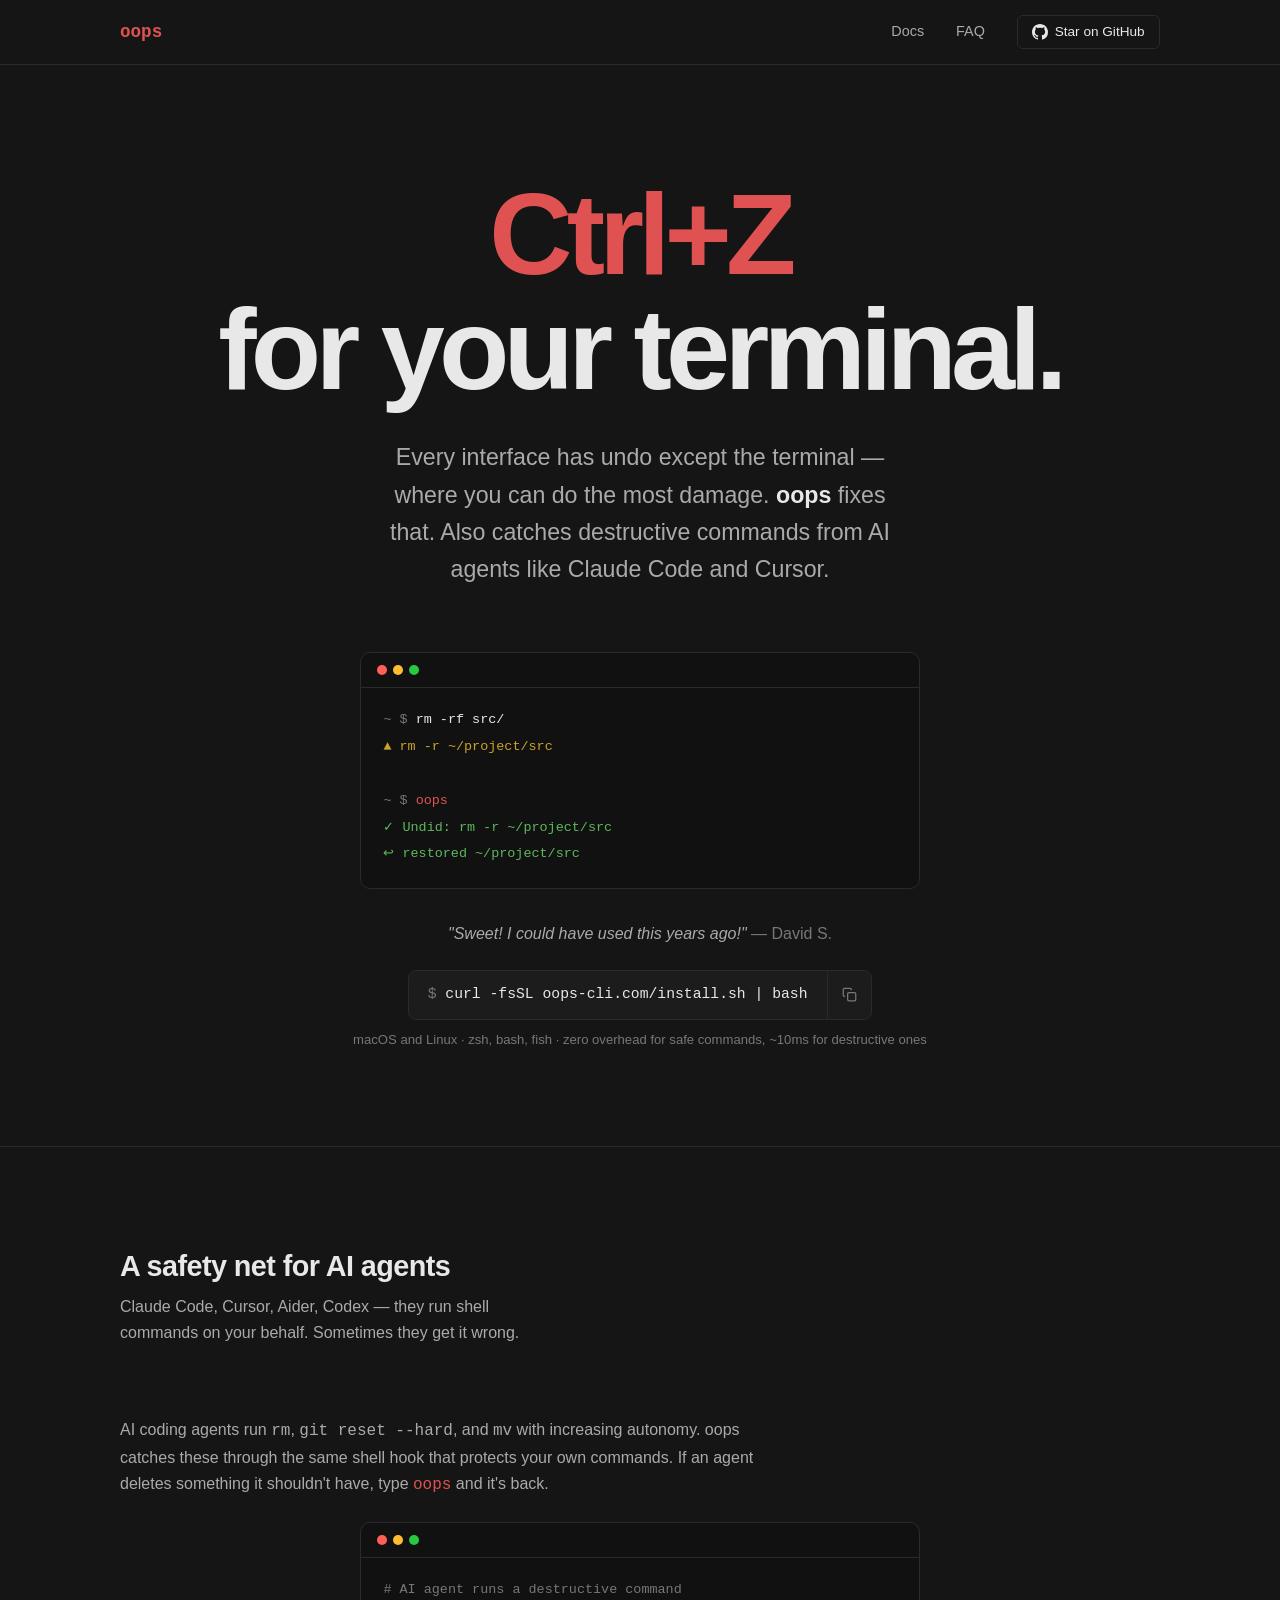
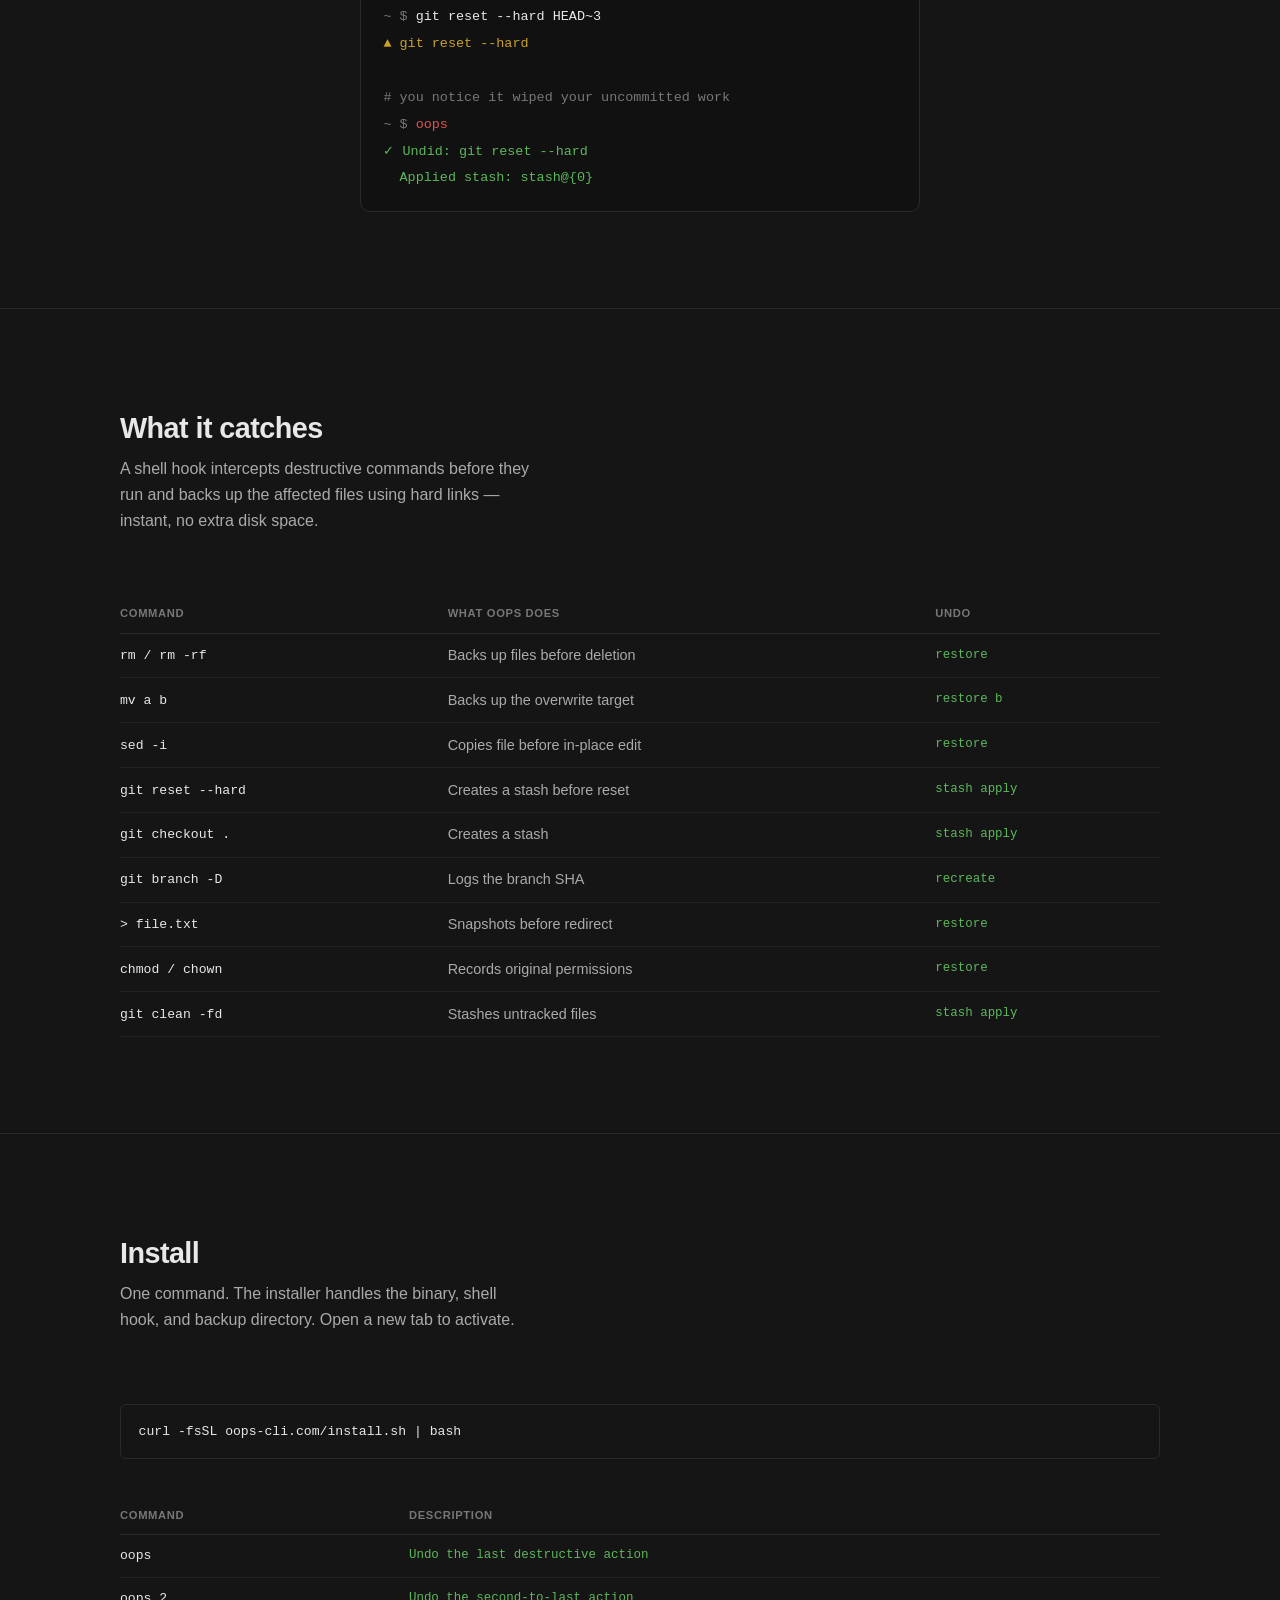
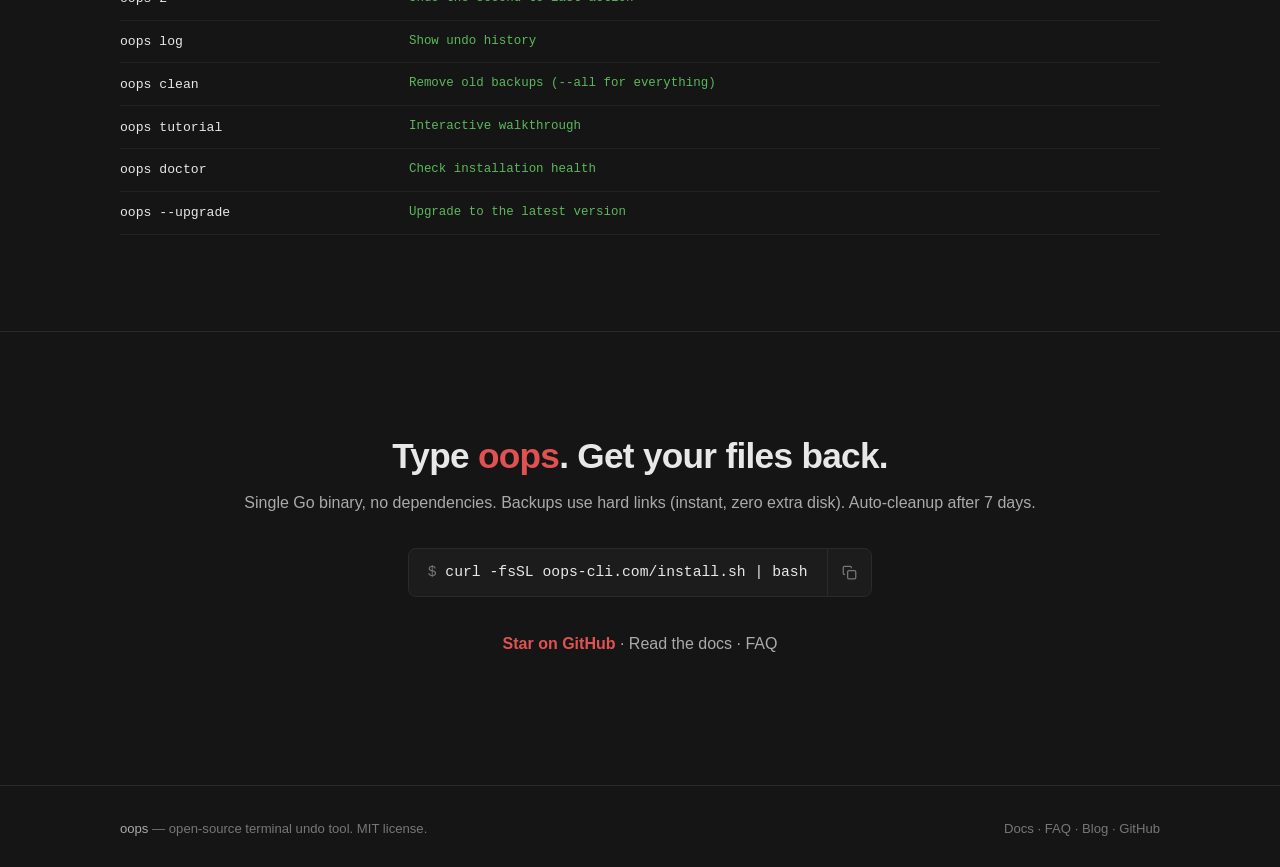
==== site/index.html @ 78efdc94 "v0.4.3" ====
<!DOCTYPE html>
<html lang="en">
<head>
  <meta charset="UTF-8">
  <meta name="viewport" content="width=device-width, initial-scale=1.0">
  <title>oops — Undo for your terminal | Ctrl+Z for the command line</title>
  <meta name="description" content="oops is an open-source CLI that backs up files before destructive terminal commands like rm, mv, sed -i, and git reset --hard. Type oops to restore them instantly. Works with AI coding agents like Claude Code, Cursor, and Aider. macOS and Linux.">
  <meta name="keywords" content="terminal undo, undo rm, undo delete terminal, recover deleted files terminal, cli undo tool, rm undo, git reset undo, command line undo, oops cli, terminal backup, ai agent safety, claude code undo, cursor undo, ai coding agent safety net">
  <meta name="theme-color" content="#151515">
  <link rel="icon" type="image/png" href="favicon.png">
  <link rel="apple-touch-icon" href="apple-touch-icon.png">
  <link rel="canonical" href="https://oops-cli.com/">

  <meta property="og:type" content="website">
  <meta property="og:url" content="https://oops-cli.com/">
  <meta property="og:title" content="oops — Undo for your terminal">
  <meta property="og:description" content="A CLI that backs up files before destructive terminal commands and lets you restore them instantly. Also catches destructive commands from AI coding agents.">
  <meta property="og:image" content="https://oops-cli.com/icon-512.png">
  <meta property="og:site_name" content="oops">

  <meta name="twitter:card" content="summary">
  <meta name="twitter:title" content="oops — Undo for your terminal">
  <meta name="twitter:description" content="A CLI that backs up files before destructive terminal commands and lets you restore them instantly.">
  <meta name="twitter:image" content="https://oops-cli.com/icon-512.png">

  <script type="application/ld+json">
  {
    "@context": "https://schema.org",
    "@type": "SoftwareApplication",
    "name": "oops",
    "description": "A CLI tool that adds undo to your terminal. Backs up files before destructive commands like rm, mv, sed -i, git reset --hard, chmod, and file redirects. Type oops to restore them. Works as a safety net for AI coding agents.",
    "url": "https://oops-cli.com",
    "applicationCategory": "DeveloperApplication",
    "operatingSystem": "macOS, Linux",
    "offers": { "@type": "Offer", "price": "0", "priceCurrency": "USD" },
    "softwareVersion": "0.4.3",
    "license": "https://opensource.org/licenses/MIT",
    "codeRepository": "https://github.com/gedaliahs/oops",
    "programmingLanguage": "Go"
  }
  </script>

  <script type="application/ld+json">
  {
    "@context": "https://schema.org",
    "@type": "HowTo",
    "name": "How to add undo to your terminal",
    "description": "Install oops to automatically back up files before destructive terminal commands and restore them with one command.",
    "totalTime": "PT1M",
    "step": [
      { "@type": "HowToStep", "name": "Install oops", "text": "Run: curl -fsSL oops-cli.com/install.sh | bash", "url": "https://oops-cli.com/#install" },
      { "@type": "HowToStep", "name": "Open a new terminal tab", "text": "The shell hook activates when your shell starts." },
      { "@type": "HowToStep", "name": "Use your terminal normally", "text": "Destructive commands are silently backed up using hard links." },
      { "@type": "HowToStep", "name": "Type oops to undo", "text": "Type 'oops' to restore files. 'oops 2' for second-to-last. 'oops log' for history." }
    ]
  }
  </script>

  <script type="application/ld+json">
  {
    "@context": "https://schema.org",
    "@type": "FAQPage",
    "mainEntity": [
      { "@type": "Question", "name": "How do I undo rm in the terminal?", "acceptedAnswer": { "@type": "Answer", "text": "Install oops (curl -fsSL oops-cli.com/install.sh | bash). It backs up files before rm runs. Type 'oops' to restore." }},
      { "@type": "Question", "name": "Is there Ctrl+Z for the terminal?", "acceptedAnswer": { "@type": "Answer", "text": "No shell has built-in undo. oops adds this with a shell hook. Type 'oops' to undo destructive commands." }},
      { "@type": "Question", "name": "How to undo git reset --hard?", "acceptedAnswer": { "@type": "Answer", "text": "oops creates a stash before the reset. Type 'oops' to apply the stash and recover your work." }},
      { "@type": "Question", "name": "How to protect files from AI coding agents?", "acceptedAnswer": { "@type": "Answer", "text": "AI agents like Claude Code and Cursor run shell commands on your behalf. oops catches these through the same shell hook." }},
      { "@type": "Question", "name": "How to undo sed -i?", "acceptedAnswer": { "@type": "Answer", "text": "oops copies the file before sed -i runs. Type 'oops' to restore the original." }}
    ]
  }
  </script>

  <link rel="stylesheet" href="style.css">
</head>
<body>

<a href="#main" class="skip-link">Skip to content</a>

<nav class="nav" role="navigation" aria-label="Main navigation">
  <div class="container">
    <a href="/" class="nav-logo" aria-label="oops home">oops</a>
    <div class="nav-r">
      <a href="/docs">Docs</a>
      <a href="/faq">FAQ</a>
      <a href="https://github.com/gedaliahs/oops" class="nav-gh" aria-label="oops on GitHub">
        <svg viewBox="0 0 16 16" aria-hidden="true"><path d="M8 0C3.58 0 0 3.58 0 8c0 3.54 2.29 6.53 5.47 7.59.4.07.55-.17.55-.38 0-.19-.01-.82-.01-1.49-2.01.37-2.53-.49-2.69-.94-.09-.23-.48-.94-.82-1.13-.28-.15-.68-.52-.01-.53.63-.01 1.08.58 1.23.82.72 1.21 1.87.87 2.33.66.07-.52.28-.87.51-1.07-1.78-.2-3.64-.89-3.64-3.95 0-.87.31-1.59.82-2.15-.08-.2-.36-1.02.08-2.12 0 0 .67-.21 2.2.82.64-.18 1.32-.27 2-.27.68 0 1.36.09 2 .27 1.53-1.04 2.2-.82 2.2-.82.44 1.1.16 1.92.08 2.12.51.56.82 1.27.82 2.15 0 3.07-1.87 3.75-3.65 3.95.29.25.54.73.54 1.48 0 1.07-.01 1.93-.01 2.2 0 .21.15.46.55.38A8.013 8.013 0 0016 8c0-4.42-3.58-8-8-8z"/></svg>
        Star on GitHub
      </a>
    </div>
  </div>
</nav>

<main id="main">
<div class="hero">
  <div class="container">
    <h1><span class="accent">Ctrl+Z</span><br><span class="white">for your terminal.</span></h1>
    <p class="hero-sub">Every interface has undo except the terminal &mdash; where you can do the most damage. <strong>oops</strong> fixes that. Also catches destructive commands from AI agents like Claude Code and Cursor.</p>

    <div class="term" role="img" aria-label="Terminal demonstration: rm -rf src, then typing oops to restore it">
      <div class="term-bar">
        <div class="term-dot"></div>
        <div class="term-dot"></div>
        <div class="term-dot"></div>
      </div>
      <pre><span class="tp">~ $</span> rm -rf src/
<span class="tw">&#9650; rm -r ~/project/src</span>

<span class="tp">~ $</span> <span class="tr">oops</span>
<span class="tg">&#10003; Undid: rm -r ~/project/src</span>
<span class="tg">&#8617; restored ~/project/src</span></pre>
    </div>

    <p style="color:var(--fg2);font-style:italic;margin-top:2rem">"Sweet! I could have used this years ago!" <span style="color:var(--fg3);font-style:normal">&mdash; David S.</span></p>

    <div class="install-bar" style="margin-top:1.5rem">
      <code><span class="d">$</span> curl -fsSL oops-cli.com/install.sh | bash</code>
      <button class="copy-btn" onclick="copyCmd(this,'curl -fsSL oops-cli.com/install.sh | bash')" aria-label="Copy install command">
        <svg viewBox="0 0 24 24" fill="none" stroke="currentColor" stroke-width="2"><rect x="9" y="9" width="13" height="13" rx="2"/><path d="M5 15H4a2 2 0 0 1-2-2V4a2 2 0 0 1 2-2h9a2 2 0 0 1 2 2v1"/></svg>
      </button>
    </div>
    <p class="note">macOS and Linux &middot; zsh, bash, fish &middot; zero overhead for safe commands, ~10ms for destructive ones</p>
  </div>
</div>

<div class="section" id="ai">
  <div class="container">
    <div class="grid">
      <div class="col-5 section-head">
        <h2>A safety net for AI agents</h2>
        <p>Claude Code, Cursor, Aider, Codex &mdash; they run shell commands on your behalf. Sometimes they get it wrong.</p>
      </div>
      <div class="col-12">
        <p style="color:var(--fg2);max-width:640px">AI coding agents run <code>rm</code>, <code>git reset --hard</code>, and <code>mv</code> with increasing autonomy. oops catches these through the same shell hook that protects your own commands. If an agent deletes something it shouldn't have, type <code style="color:var(--red)">oops</code> and it's back.</p>

        <div class="term" role="img" aria-label="Terminal demonstration: AI agent runs git reset --hard, then typing oops to undo" style="max-width:560px;margin-top:1.5rem">
          <div class="term-bar">
            <div class="term-dot"></div>
            <div class="term-dot"></div>
            <div class="term-dot"></div>
          </div>
          <pre><span class="tp"># AI agent runs a destructive command</span>
<span class="tp">~ $</span> git reset --hard HEAD~3
<span class="tw">&#9650; git reset --hard</span>

<span class="tp"># you notice it wiped your uncommitted work</span>
<span class="tp">~ $</span> <span class="tr">oops</span>
<span class="tg">&#10003; Undid: git reset --hard</span>
<span class="tg">  Applied stash: stash@{0}</span></pre>
        </div>
      </div>
    </div>
  </div>
</div>

<div class="section" id="commands">
  <div class="container">
    <div class="grid">
      <div class="col-5 section-head">
        <h2>What it catches</h2>
        <p>A shell hook intercepts destructive commands before they run and backs up the affected files using hard links &mdash; instant, no extra disk space.</p>
      </div>
      <div class="col-12">
        <table>
          <thead><tr><th>Command</th><th>What oops does</th><th>Undo</th></tr></thead>
          <tbody>
            <tr><td>rm / rm -rf</td><td>Backs up files before deletion</td><td>restore</td></tr>
            <tr><td>mv a b</td><td>Backs up the overwrite target</td><td>restore b</td></tr>
            <tr><td>sed -i</td><td>Copies file before in-place edit</td><td>restore</td></tr>
            <tr><td>git reset --hard</td><td>Creates a stash before reset</td><td>stash apply</td></tr>
            <tr><td>git checkout .</td><td>Creates a stash</td><td>stash apply</td></tr>
            <tr><td>git branch -D</td><td>Logs the branch SHA</td><td>recreate</td></tr>
            <tr><td>&gt; file.txt</td><td>Snapshots before redirect</td><td>restore</td></tr>
            <tr><td>chmod / chown</td><td>Records original permissions</td><td>restore</td></tr>
            <tr><td>git clean -fd</td><td>Stashes untracked files</td><td>stash apply</td></tr>
          </tbody>
        </table>
      </div>
    </div>
  </div>
</div>

<div class="section" id="install">
  <div class="container">
    <div class="grid">
      <div class="col-5 section-head">
        <h2>Install</h2>
        <p>One command. The installer handles the binary, shell hook, and backup directory. Open a new tab to activate.</p>
      </div>
      <div class="col-12">
        <div class="cb">curl -fsSL oops-cli.com/install.sh | bash</div>
      </div>
      <div class="col-12" style="margin-top:1.5rem">
        <table>
          <thead><tr><th>Command</th><th>Description</th></tr></thead>
          <tbody>
            <tr><td>oops</td><td>Undo the last destructive action</td></tr>
            <tr><td>oops 2</td><td>Undo the second-to-last action</td></tr>
            <tr><td>oops log</td><td>Show undo history</td></tr>
            <tr><td>oops clean</td><td>Remove old backups (--all for everything)</td></tr>
            <tr><td>oops tutorial</td><td>Interactive walkthrough</td></tr>
            <tr><td>oops doctor</td><td>Check installation health</td></tr>
            <tr><td>oops --upgrade</td><td>Upgrade to the latest version</td></tr>
          </tbody>
        </table>
      </div>
    </div>
  </div>
</div>

<div class="cta">
  <div class="container">
    <h2>Type <span>oops</span>. Get your files back.</h2>
    <p>Single Go binary, no dependencies. Backups use hard links (instant, zero extra disk). Auto-cleanup after 7 days.</p>
    <div class="install-bar">
      <code><span class="d">$</span> curl -fsSL oops-cli.com/install.sh | bash</code>
      <button class="copy-btn" onclick="copyCmd(this,'curl -fsSL oops-cli.com/install.sh | bash')" aria-label="Copy install command">
        <svg viewBox="0 0 24 24" fill="none" stroke="currentColor" stroke-width="2"><rect x="9" y="9" width="13" height="13" rx="2"/><path d="M5 15H4a2 2 0 0 1-2-2V4a2 2 0 0 1 2-2h9a2 2 0 0 1 2 2v1"/></svg>
      </button>
    </div>
    <p style="margin-top:1.5rem"><a href="https://github.com/gedaliahs/oops" style="color:var(--red);text-decoration:none;font-weight:600">Star on GitHub</a> &middot; <a href="/docs" style="color:var(--fg2);text-decoration:none">Read the docs</a> &middot; <a href="/faq" style="color:var(--fg2);text-decoration:none">FAQ</a></p>
  </div>
</div>

</main>

<footer class="footer">
  <div class="container">
    <div>
      <span style="color:var(--fg2)">oops</span> &mdash; open-source terminal undo tool. MIT license.
    </div>
    <div>
      <a href="/docs">Docs</a> &middot;
      <a href="/faq">FAQ</a> &middot;
      <a href="/blog/undo-terminal-commands/">Blog</a> &middot;
      <a href="https://github.com/gedaliahs/oops">GitHub</a>
    </div>
  </div>
</footer>

<script>
function copyCmd(btn,t){
  navigator.clipboard.writeText(t);
  btn.innerHTML='<svg viewBox="0 0 24 24" fill="none" stroke="#5cb85c" stroke-width="2.5" style="width:15px;height:15px"><polyline points="20 6 9 17 4 12"/></svg>';
  setTimeout(()=>{btn.innerHTML='<svg viewBox="0 0 24 24" fill="none" stroke="currentColor" stroke-width="2" style="width:15px;height:15px"><rect x="9" y="9" width="13" height="13" rx="2"/><path d="M5 15H4a2 2 0 0 1-2-2V4a2 2 0 0 1 2-2h9a2 2 0 0 1 2 2v1"/></svg>';},2000);
}
</script>

</body>
</html>
---- site/style.css ----
*, *::before, *::after { margin: 0; padding: 0; box-sizing: border-box; }

:root {
  --bg: #151515;
  --bg2: #1c1c1c;
  --fg: #e8e8e8;
  --fg2: #aaa;
  --fg3: #777;
  --red: #e05252;
  --red-dim: #e0525218;
  --red-border: #e0525244;
  --green: #5cb85c;
  --yellow: #c9a227;
  --border: #2a2a2a;
  --mono: 'SF Mono', 'Consolas', 'Menlo', monospace;
  --sans: -apple-system, BlinkMacSystemFont, 'Segoe UI', Helvetica, Arial, sans-serif;

  --cols: 12;
  --gutter: 24px;
  --margin: 80px;
}

html { scroll-behavior: smooth; }
@media (prefers-reduced-motion: reduce) { html { scroll-behavior: auto; } }

/* ---- accessibility ---- */
.skip-link {
  position: absolute;
  top: -100%;
  left: 1rem;
  background: var(--red);
  color: #fff;
  padding: .5rem 1rem;
  z-index: 100;
  font-size: .9rem;
  text-decoration: none;
}
.skip-link:focus { top: .5rem; }

*:focus-visible {
  outline: 2px solid var(--red);
  outline-offset: 2px;
}
a:focus-visible { outline-offset: 3px; }

body {
  background: var(--bg);
  color: var(--fg);
  font-family: var(--sans);
  font-size: 16px;
  line-height: 1.6;
  -webkit-font-smoothing: antialiased;
}

::selection { background: var(--red); color: #fff; }
a { color: var(--red); text-decoration: none; }
a:hover { text-decoration: underline; }

/* ---- grid ---- */
.container {
  max-width: 1200px;
  margin: 0 auto;
  padding: 0 var(--margin);
}

.grid {
  display: grid;
  grid-template-columns: repeat(var(--cols), 1fr);
  gap: var(--gutter);
}

.col-1 { grid-column: span 1; }
.col-2 { grid-column: span 2; }
.col-3 { grid-column: span 3; }
.col-4 { grid-column: span 4; }
.col-5 { grid-column: span 5; }
.col-6 { grid-column: span 6; }
.col-7 { grid-column: span 7; }
.col-8 { grid-column: span 8; }
.col-9 { grid-column: span 9; }
.col-10 { grid-column: span 10; }
.col-11 { grid-column: span 11; }
.col-12 { grid-column: span 12; }

.col-start-2 { grid-column-start: 2; }
.col-start-3 { grid-column-start: 3; }
.col-start-4 { grid-column-start: 4; }
.col-start-5 { grid-column-start: 5; }

/* ---- nav ---- */
.nav {
  border-bottom: 1px solid var(--border);
}
.nav .container {
  height: 64px;
  display: flex;
  align-items: center;
  justify-content: space-between;
}
.nav-logo {
  font-family: var(--mono);
  font-weight: 700;
  font-size: 1.1rem;
  color: var(--red);
  text-decoration: none;
}
.nav-logo:hover { text-decoration: none; }
.nav-r { display: flex; gap: 2rem; align-items: center; font-size: .9rem; }
.nav-r a { color: var(--fg2); text-decoration: none; }
.nav-r a:hover { color: var(--fg); text-decoration: none; }
.nav-gh {
  display: inline-flex;
  align-items: center;
  gap: .4rem;
  border: 1px solid var(--border);
  padding: .35rem .9rem;
  border-radius: 6px;
  font-size: .85rem;
  color: var(--fg) !important;
}
.nav-gh:hover { border-color: var(--fg3); }
.nav-gh svg { width: 16px; height: 16px; fill: currentColor; }

/* ---- hero ---- */
.hero {
  text-align: center;
  padding: 7rem 0 6rem;
}
.hero-badge {
  display: inline-flex;
  align-items: center;
  gap: .4rem;
  padding: .35rem .9rem;
  border: 1px solid var(--red-border);
  border-radius: 100px;
  font-size: .85rem;
  color: var(--red);
  margin-bottom: 3rem;
}
.hero-badge .dot {
  width: 6px;
  height: 6px;
  background: var(--red);
  border-radius: 50%;
}
.hero h1 {
  font-size: clamp(3.5rem, 9vw, 8.5rem);
  font-weight: 800;
  line-height: 1;
  letter-spacing: -.05em;
  margin-bottom: 2rem;
}
.hero h1 .accent { color: var(--red); }
.hero h1 .white { color: var(--fg); }
.hero-sub {
  font-size: clamp(1.15rem, 2.2vw, 1.45rem);
  color: var(--fg2);
  max-width: 520px;
  margin: 0 auto 2.5rem;
  line-height: 1.6;
}
.hero-sub strong { color: var(--fg); }
.install-bar {
  display: inline-flex;
  align-items: stretch;
  background: var(--bg2);
  border: 1px solid var(--border);
  border-radius: 8px;
  margin-bottom: .6rem;
}
.install-bar code {
  font-family: var(--mono);
  font-size: .92rem;
  padding: .75rem 1.2rem;
  user-select: all;
}
.install-bar .d { color: var(--fg3); }
.copy-btn {
  padding: 0 .9rem;
  background: none;
  border: none;
  border-left: 1px solid var(--border);
  color: var(--fg3);
  cursor: pointer;
  display: flex;
  align-items: center;
}
.copy-btn:hover { color: var(--fg); }
.copy-btn svg { width: 15px; height: 15px; }
.hero .note {
  font-size: .82rem;
  color: var(--fg3);
}

/* ---- term demo ---- */
.term {
  max-width: 560px;
  margin: 4rem auto 0;
  background: #111;
  border: 1px solid var(--border);
  border-radius: 10px;
  overflow: hidden;
  text-align: left;
}
.term-bar {
  padding: 12px 16px;
  display: flex;
  gap: 6px;
  border-bottom: 1px solid var(--border);
}
.term-dot { width: 10px; height: 10px; border-radius: 50%; }
.term-dot:nth-child(1) { background: #ff5f57; }
.term-dot:nth-child(2) { background: #febc2e; }
.term-dot:nth-child(3) { background: #28c840; }
.term pre {
  margin: 0;
  padding: 1.2rem 1.4rem;
  font-family: var(--mono);
  font-size: .84rem;
  line-height: 2;
  color: var(--fg);
}
.tp { color: var(--fg3); }
.tr { color: var(--red); }
.tg { color: var(--green); }
.tw { color: var(--yellow); }

/* ---- section ---- */
.section {
  padding: 6rem 0;
  border-top: 1px solid var(--border);
}
.section-head {
  margin-bottom: 3rem;
}
.section-head h2 {
  font-size: 1.8rem;
  font-weight: 700;
  letter-spacing: -.02em;
  margin-bottom: .3rem;
}
.section-head p {
  color: var(--fg2);
  font-size: 1rem;
}

/* ---- how row ---- */
.how-item {
  padding: 2rem 0;
  border-bottom: 1px solid var(--border);
}
.how-item:last-child { border-bottom: none; }
.how-num {
  font-family: var(--mono);
  font-size: .8rem;
  font-weight: 700;
  color: var(--red);
  margin-bottom: .4rem;
}
.how-item h3 {
  font-size: 1.05rem;
  font-weight: 600;
  margin-bottom: .3rem;
  color: var(--fg);
}
.how-item p {
  font-size: .92rem;
  color: var(--fg2);
  line-height: 1.6;
}
.how-item code {
  font-family: var(--mono);
  font-size: .82rem;
  background: var(--bg2);
  padding: .12em .4em;
  border: 1px solid var(--border);
  border-radius: 3px;
}

/* ---- table ---- */
table {
  width: 100%;
  border-collapse: collapse;
  font-size: .9rem;
}
th {
  text-align: left;
  font-size: .7rem;
  font-weight: 600;
  text-transform: uppercase;
  letter-spacing: .06em;
  color: var(--fg3);
  padding-bottom: .6rem;
  border-bottom: 1px solid var(--border);
}
td {
  padding: .65rem .8rem .65rem 0;
  border-bottom: 1px solid #222;
  color: var(--fg2);
}
td:first-child {
  font-family: var(--mono);
  font-size: .82rem;
  color: var(--fg);
  white-space: nowrap;
  font-weight: 500;
}
td:last-child {
  font-family: var(--mono);
  font-size: .78rem;
  color: var(--green);
  white-space: nowrap;
}

/* ---- install section ---- */
.install-section {
  background: var(--bg2);
  border-top: 1px solid var(--border);
  border-bottom: 1px solid var(--border);
  padding: 5rem 0;
}
.install-block { margin-bottom: 2rem; }
.install-block:last-child { margin-bottom: 0; }
.install-block h3 {
  font-size: .9rem;
  font-weight: 600;
  margin-bottom: .5rem;
}
.cb {
  background: var(--bg);
  border: 1px solid var(--border);
  border-radius: 6px;
  padding: .9rem 1.1rem;
  font-family: var(--mono);
  font-size: .82rem;
  line-height: 1.8;
  overflow-x: auto;
}
.cb .c { color: var(--fg3); }
.cb .r { color: var(--red); }

/* ---- cta ---- */
.cta {
  text-align: center;
  padding: 6rem 0;
  border-top: 1px solid var(--border);
}
.cta h2 {
  font-size: clamp(1.6rem, 3vw, 2.2rem);
  font-weight: 700;
  letter-spacing: -.02em;
  margin-bottom: .4rem;
}
.cta h2 span { color: var(--red); }
.cta p {
  color: var(--fg2);
  margin-bottom: 2rem;
}

/* ---- footer ---- */
.footer {
  border-top: 1px solid var(--border);
  padding: 2rem 0;
}
.footer .container {
  display: flex;
  justify-content: space-between;
  font-size: .82rem;
  color: var(--fg3);
}
.footer a { color: var(--fg3); text-decoration: none; }
.footer a:hover { color: var(--fg2); }

/* ---- docs ---- */
.docs-header {
  padding: 5rem 0 2rem;
}
.docs-header h1 {
  font-size: 2rem;
  font-weight: 700;
  letter-spacing: -.02em;
}
.docs-header p { color: var(--fg2); }
.docs-content h2 {
  font-size: 1.15rem;
  font-weight: 600;
  margin: 2.5rem 0 .6rem;
  padding-top: 1.5rem;
  border-top: 1px solid var(--border);
}
.docs-content h2:first-child { border-top: none; padding-top: 0; }
.docs-content p { color: var(--fg2); margin-bottom: .8rem; }
.docs-content strong { color: var(--fg); }
.docs-content code {
  font-family: var(--mono);
  font-size: .84rem;
  background: var(--bg2);
  padding: .12em .4em;
  border: 1px solid var(--border);
  border-radius: 3px;
}
.docs-content h3 {
  font-family: var(--mono);
  font-size: .88rem;
  font-weight: 600;
  color: var(--red);
  margin: 1.2rem 0 .15rem;
}
.docs-content ul { padding-left: 1.2rem; margin-bottom: .8rem; }
.docs-content li { color: var(--fg2); margin-bottom: .2rem; font-size: .92rem; }

/* ---- faq ---- */
dl { margin: 0; }
dt {
  font-family: var(--sans);
  font-size: 1rem;
  font-weight: 600;
  color: var(--fg);
  padding-top: 1.5rem;
}
dd {
  color: var(--fg2);
  font-family: var(--sans);
  font-size: .92rem;
  line-height: 1.7;
  margin: .4rem 0 1.5rem;
  padding-bottom: 1.5rem;
  border-bottom: 1px solid var(--border);
}
dd:last-child { border-bottom: none; }
dd code {
  font-family: var(--mono);
  font-size: .84em;
  background: var(--bg2);
  padding: .12em .4em;
  border: 1px solid var(--border);
  border-radius: 3px;
}

/* ---- blog ---- */
.post {
  max-width: 600px;
  margin: 0 auto;
  padding: 5rem 2rem 6rem;
}
.post h1 {
  font-family: var(--sans);
  font-size: 1.5rem;
  font-weight: 700;
  letter-spacing: -.02em;
  line-height: 1.35;
  margin-bottom: .4rem;
  color: var(--fg);
}
.post .date {
  color: var(--fg3);
  font-size: .8rem;
  margin-bottom: 3rem;
  padding-bottom: 2rem;
  border-bottom: 1px solid var(--border);
}
.post h2 {
  font-family: var(--sans);
  font-size: 1.05rem;
  font-weight: 600;
  color: var(--fg);
  margin: 2.5rem 0 .6rem;
}
.post p {
  font-family: var(--sans);
  color: var(--fg2);
  font-size: .92rem;
  line-height: 1.8;
  margin-bottom: 1.2rem;
}
.post strong { color: var(--fg); }
.post a { color: var(--red); }
.post code {
  font-family: var(--mono);
  font-size: .8em;
  color: var(--fg);
  background: var(--bg2);
  padding: .15em .4em;
  border: 1px solid var(--border);
  border-radius: 3px;
}
.post ul {
  padding-left: 1.2rem;
  margin-bottom: 1.2rem;
}
.post li {
  font-family: var(--sans);
  color: var(--fg2);
  font-size: .92rem;
  line-height: 1.8;
  margin-bottom: .6rem;
}
.post .cb {
  margin: 1.2rem 0 1.5rem;
}

/* ---- responsive ---- */
@media (max-width: 1024px) {
  :root { --cols: 8; --margin: 40px; }
}
@media (max-width: 640px) {
  :root { --cols: 4; --margin: 20px; --gutter: 16px; }
  .nav-r a:not(.nav-gh) { display: none; }
  .hero { padding: 5rem 0 4rem; }
  .term { margin-top: 2.5rem; }
  .section { padding: 4rem 0; }
  td:first-child { white-space: normal; }
  td:last-child { white-space: normal; }
  .footer .container { flex-direction: column; gap: .5rem; text-align: center; }
}
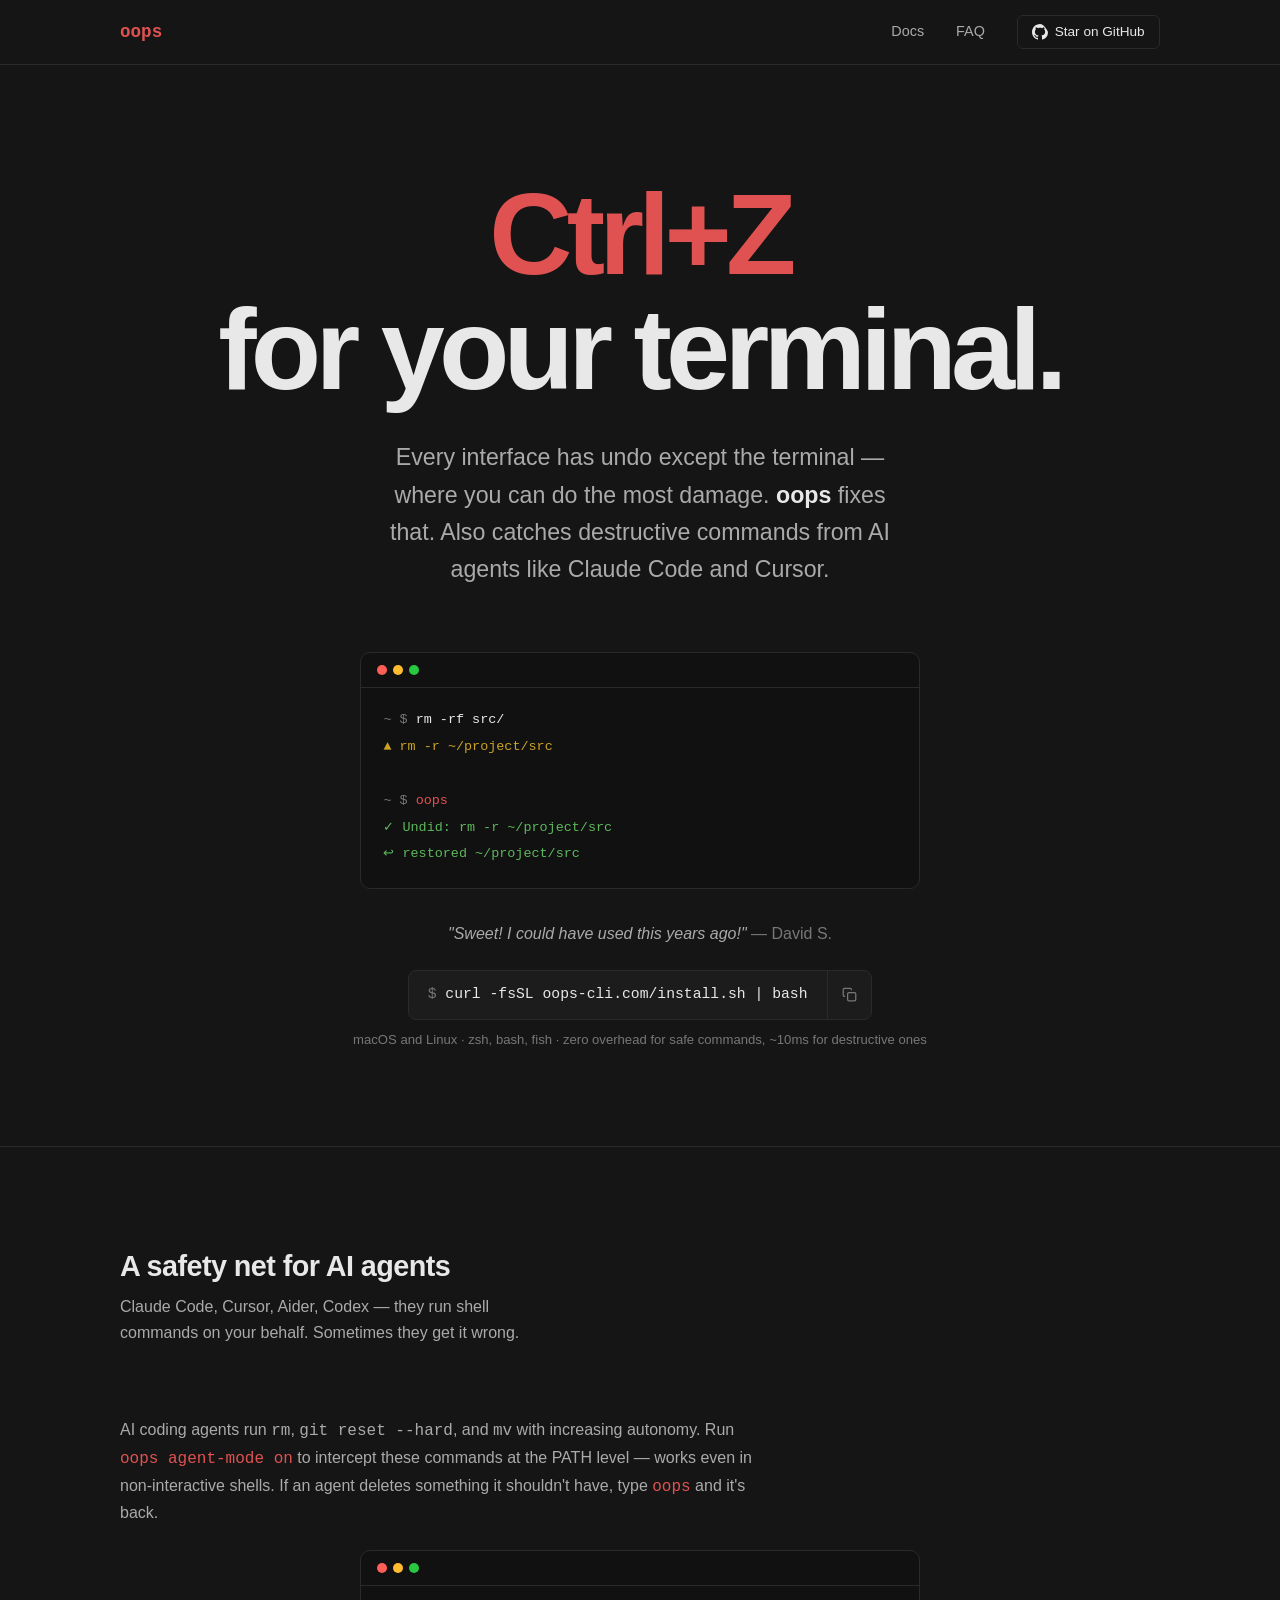
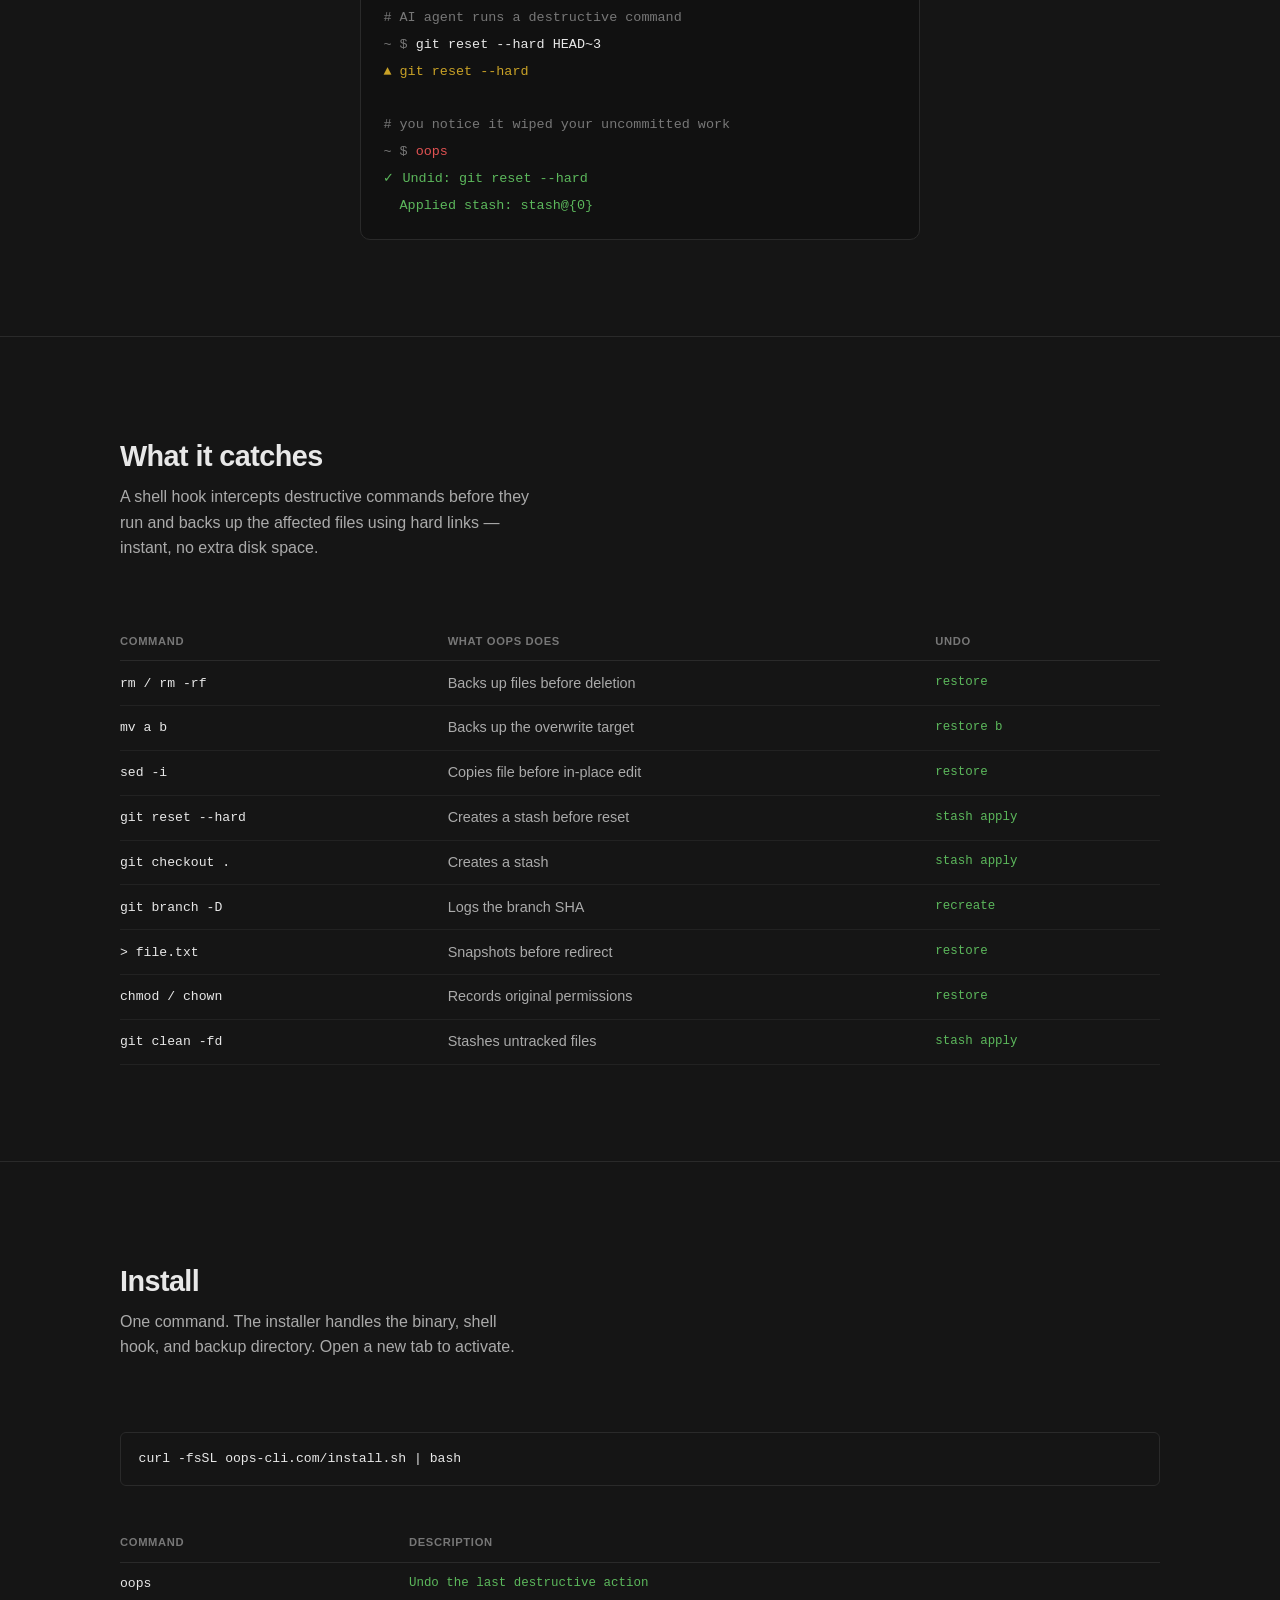
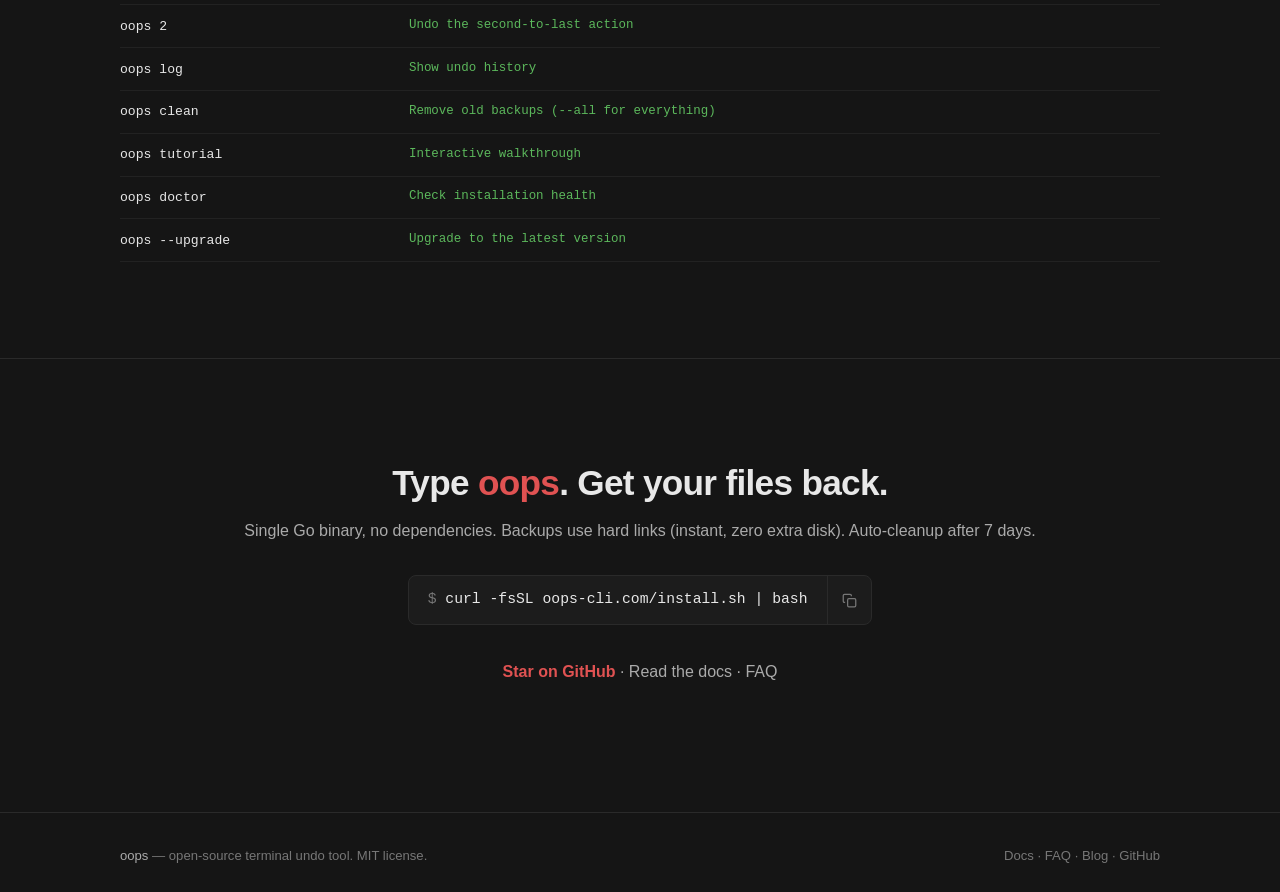
==== commit 54cfc566: "v0.4.5: mention agent-mode on site" ====
--- a/site/index.html
+++ b/site/index.html
@@ -33,7 +33,7 @@
     "applicationCategory": "DeveloperApplication",
     "operatingSystem": "macOS, Linux",
     "offers": { "@type": "Offer", "price": "0", "priceCurrency": "USD" },
-    "softwareVersion": "0.4.3",
+    "softwareVersion": "0.4.5",
     "license": "https://opensource.org/licenses/MIT",
     "codeRepository": "https://github.com/gedaliahs/oops",
     "programmingLanguage": "Go"
@@ -83,7 +83,7 @@
       <a href="/docs">Docs</a>
       <a href="/faq">FAQ</a>
       <a href="https://github.com/gedaliahs/oops" class="nav-gh" aria-label="oops on GitHub">
-        <svg viewBox="0 0 16 16" aria-hidden="true"><path d="M8 0C3.58 0 0 3.58 0 8c0 3.54 2.29 6.53 5.47 7.59.4.07.55-.17.55-.38 0-.19-.01-.82-.01-1.49-2.01.37-2.53-.49-2.69-.94-.09-.23-.48-.94-.82-1.13-.28-.15-.68-.52-.01-.53.63-.01 1.08.58 1.23.82.72 1.21 1.87.87 2.33.66.07-.52.28-.87.51-1.07-1.78-.2-3.64-.89-3.64-3.95 0-.87.31-1.59.82-2.15-.08-.2-.36-1.02.08-2.12 0 0 .67-.21 2.2.82.64-.18 1.32-.27 2-.27.68 0 1.36.09 2 .27 1.53-1.04 2.2-.82 2.2-.82.44 1.1.16 1.92.08 2.12.51.56.82 1.27.82 2.15 0 3.07-1.87 3.75-3.65 3.95.29.25.54.73.54 1.48 0 1.07-.01 1.93-.01 2.2 0 .21.15.46.55.38A8.013 8.013 0 0016 8c0-4.42-3.58-8-8-8z"/></svg>
+        <svg viewBox="0 0 16 16" aria-hidden="true"><path d="M8 0C3.58 0 0 3.58 0 8c0 3.54 2.29 6.53 5.47 7.59.4.07.55-.17.55-.38 0-.19-.01-.82-.01-1.49-2.01.37-2.53-.49-2.69-.94-.09-.23-.48-.94-.82-1.13-.28-.15-.68-.52-.01-.53.63-.01 1.08.58 1.23.82.72 1.21 1.87.87 2.33.66.07-.52.28-.87.51-1.07-1.78-.2-3.64-.89-3.64-3.95 0-.87.31-1.59.82-2.15-.08-.2-.36-1.02.08-2.12 0 0 .67-.21 2.2.82.64-.18 1.32-.27 2-.27.68 0 1.36.09 2 .27 1.53-1.04 2.2-.82 2.2-.82.44 1.1.16 1.92.08 2.12.51.56.82 1.27.82 2.15 0 3.07-1.87 3.75-3.65 3.95.29.25.54.73.54 1.48 0 1.07-.01 1.93-.01 2.2 0 .21.15.46.55.38A8.013 8.013 0 0016 8c0.4.52-3.58-8-8-8z"/></svg>
         Star on GitHub
       </a>
     </div>
@@ -130,7 +130,7 @@
         <p>Claude Code, Cursor, Aider, Codex &mdash; they run shell commands on your behalf. Sometimes they get it wrong.</p>
       </div>
       <div class="col-12">
-        <p style="color:var(--fg2);max-width:640px">AI coding agents run <code>rm</code>, <code>git reset --hard</code>, and <code>mv</code> with increasing autonomy. oops catches these through the same shell hook that protects your own commands. If an agent deletes something it shouldn't have, type <code style="color:var(--red)">oops</code> and it's back.</p>
+        <p style="color:var(--fg2);max-width:640px">AI coding agents run <code>rm</code>, <code>git reset --hard</code>, and <code>mv</code> with increasing autonomy. Run <code style="color:var(--red)">oops agent-mode on</code> to intercept these commands at the PATH level &mdash; works even in non-interactive shells. If an agent deletes something it shouldn't have, type <code style="color:var(--red)">oops</code> and it's back.</p>
 
         <div class="term" role="img" aria-label="Terminal demonstration: AI agent runs git reset --hard, then typing oops to undo" style="max-width:560px;margin-top:1.5rem">
           <div class="term-bar">
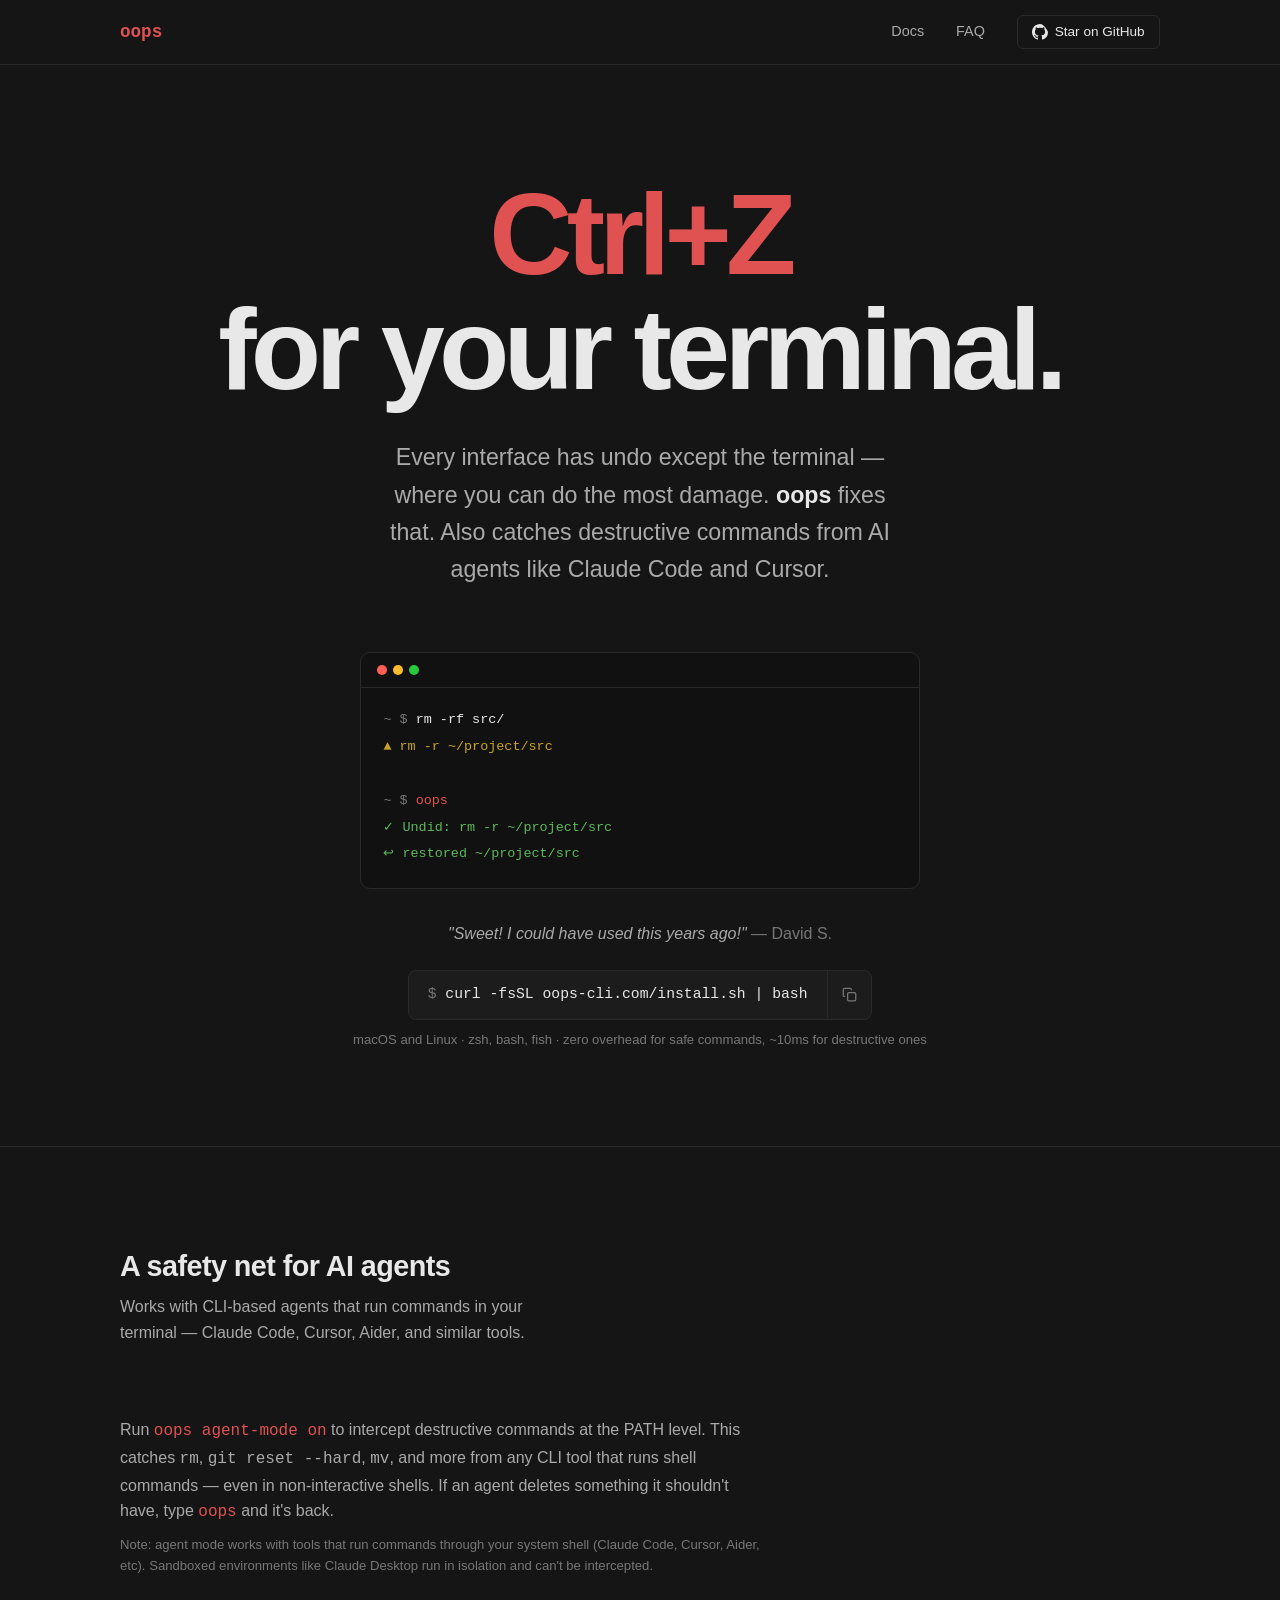
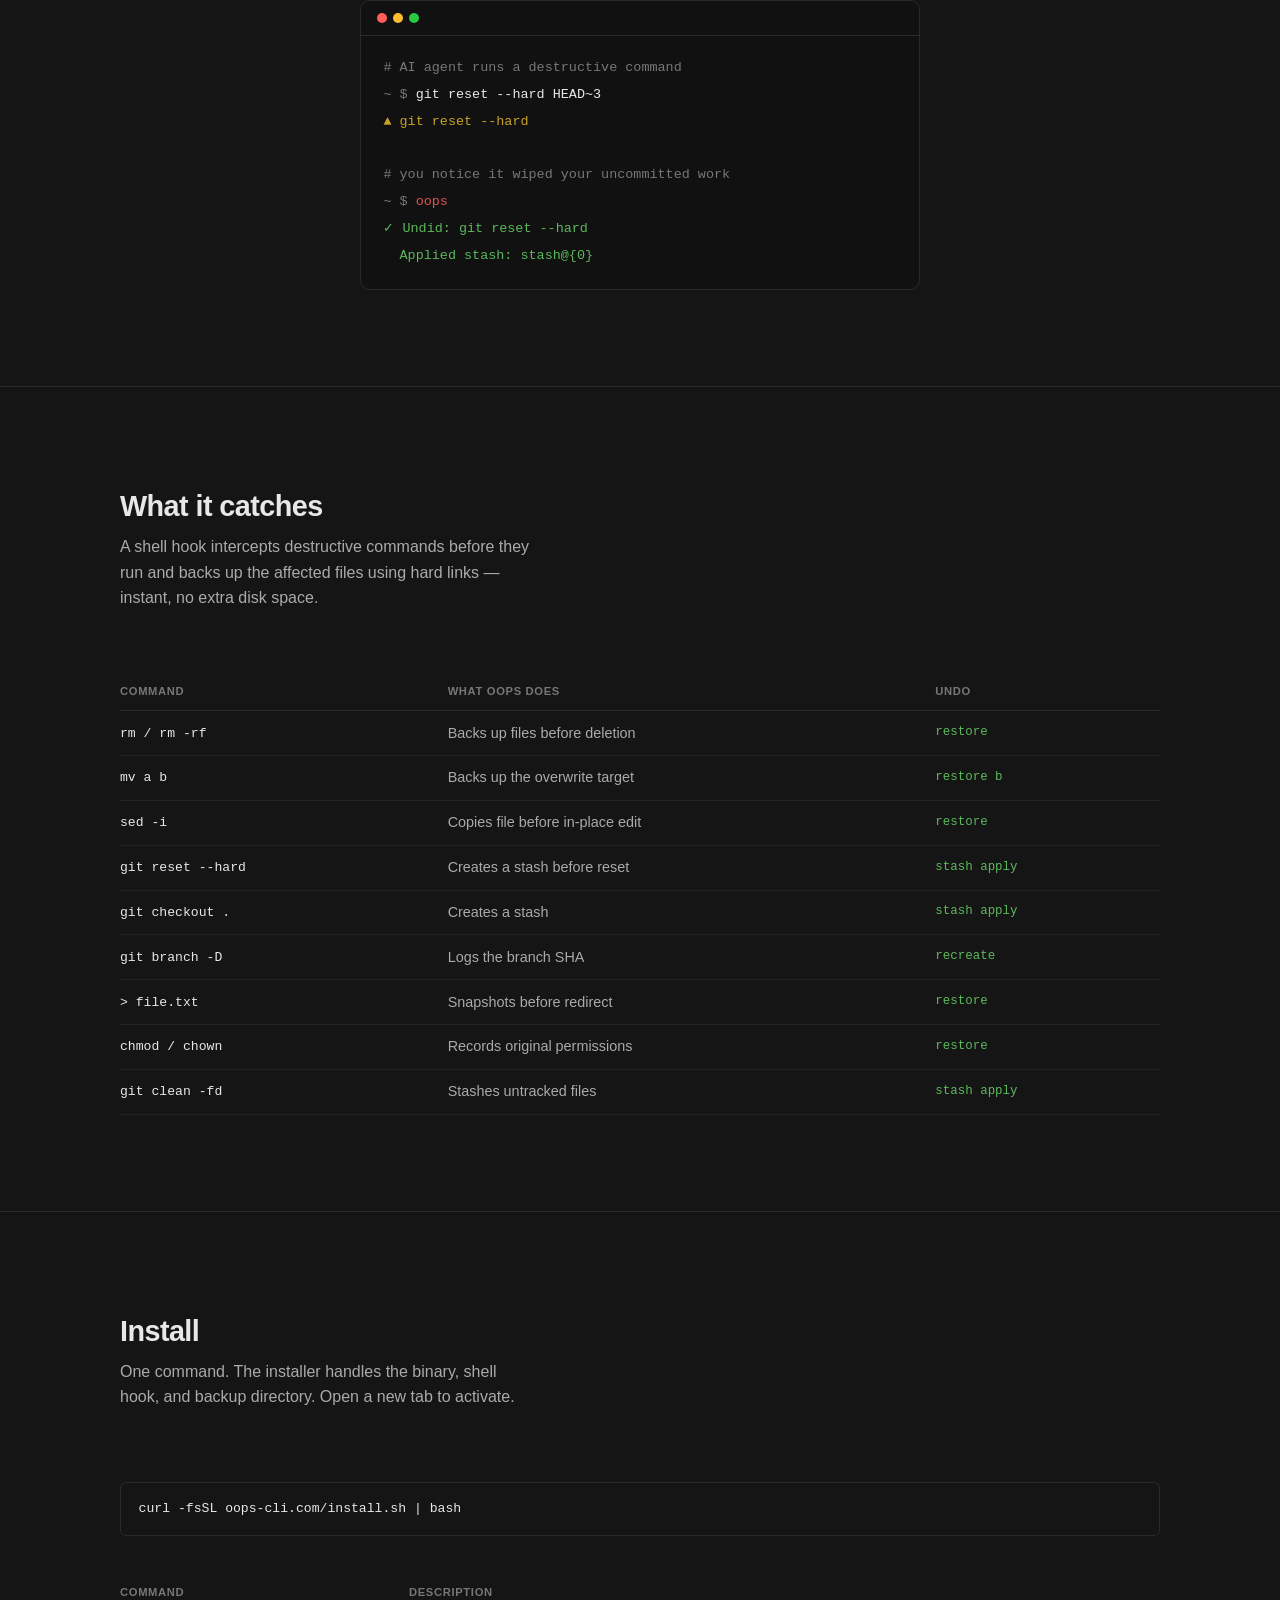
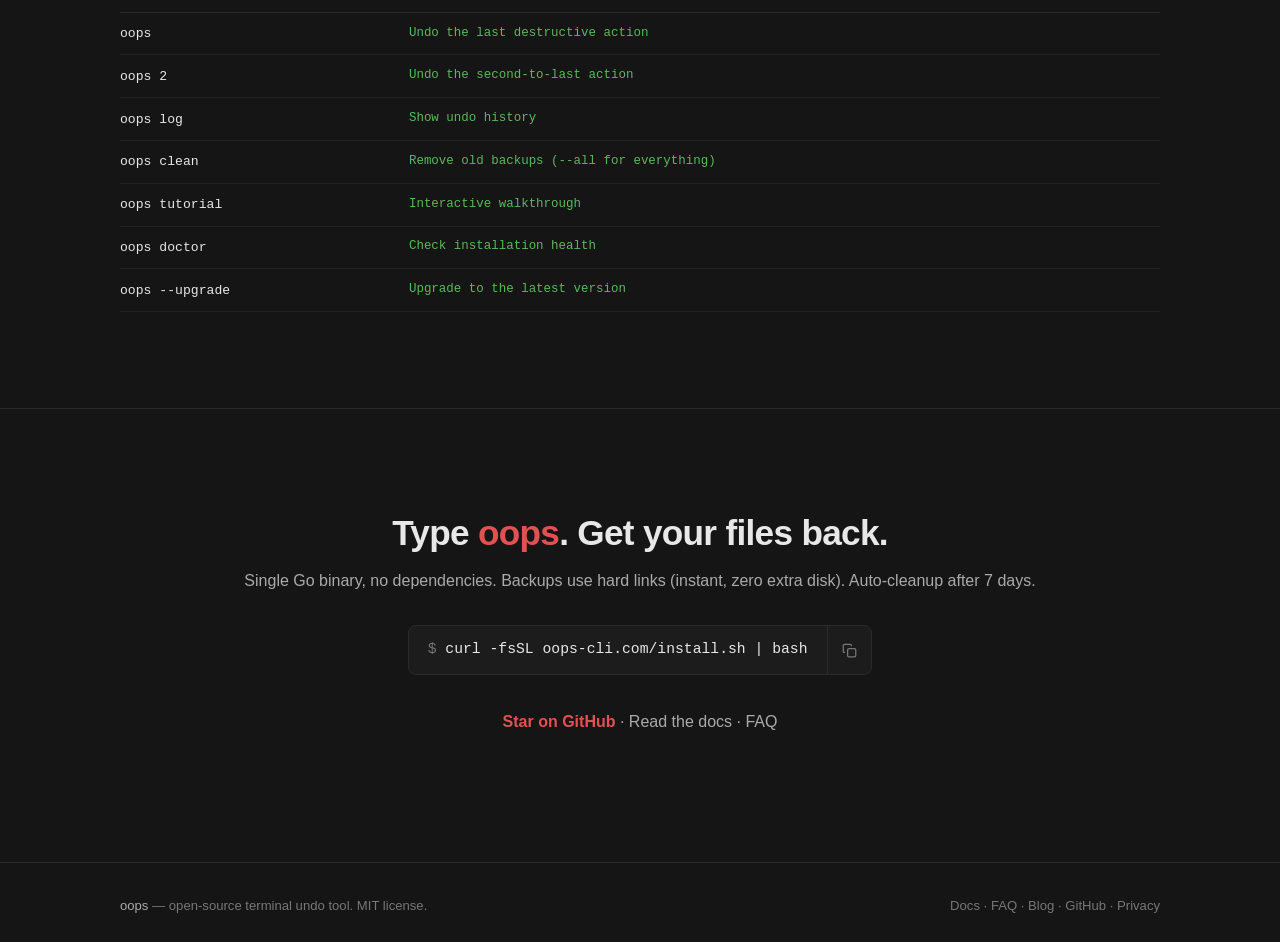
==== commit ee7a23cd: "Add privacy page, clarify agent mode works with CLI agents not sandboxed apps" ====
--- a/site/index.html
+++ b/site/index.html
@@ -127,10 +127,11 @@
     <div class="grid">
       <div class="col-5 section-head">
         <h2>A safety net for AI agents</h2>
-        <p>Claude Code, Cursor, Aider, Codex &mdash; they run shell commands on your behalf. Sometimes they get it wrong.</p>
+        <p>Works with CLI-based agents that run commands in your terminal &mdash; Claude Code, Cursor, Aider, and similar tools.</p>
       </div>
       <div class="col-12">
-        <p style="color:var(--fg2);max-width:640px">AI coding agents run <code>rm</code>, <code>git reset --hard</code>, and <code>mv</code> with increasing autonomy. Run <code style="color:var(--red)">oops agent-mode on</code> to intercept these commands at the PATH level &mdash; works even in non-interactive shells. If an agent deletes something it shouldn't have, type <code style="color:var(--red)">oops</code> and it's back.</p>
+        <p style="color:var(--fg2);max-width:640px">Run <code style="color:var(--red)">oops agent-mode on</code> to intercept destructive commands at the PATH level. This catches <code>rm</code>, <code>git reset --hard</code>, <code>mv</code>, and more from any CLI tool that runs shell commands &mdash; even in non-interactive shells. If an agent deletes something it shouldn't have, type <code style="color:var(--red)">oops</code> and it's back.</p>
+        <p style="color:var(--fg3);max-width:640px;font-size:.82rem;margin-top:.5rem">Note: agent mode works with tools that run commands through your system shell (Claude Code, Cursor, Aider, etc). Sandboxed environments like Claude Desktop run in isolation and can't be intercepted.</p>
 
         <div class="term" role="img" aria-label="Terminal demonstration: AI agent runs git reset --hard, then typing oops to undo" style="max-width:560px;margin-top:1.5rem">
           <div class="term-bar">
@@ -232,7 +233,8 @@
       <a href="/docs">Docs</a> &middot;
       <a href="/faq">FAQ</a> &middot;
       <a href="/blog/undo-terminal-commands/">Blog</a> &middot;
-      <a href="https://github.com/gedaliahs/oops">GitHub</a>
+      <a href="https://github.com/gedaliahs/oops">GitHub</a> &middot;
+      <a href="/privacy">Privacy</a>
     </div>
   </div>
 </footer>
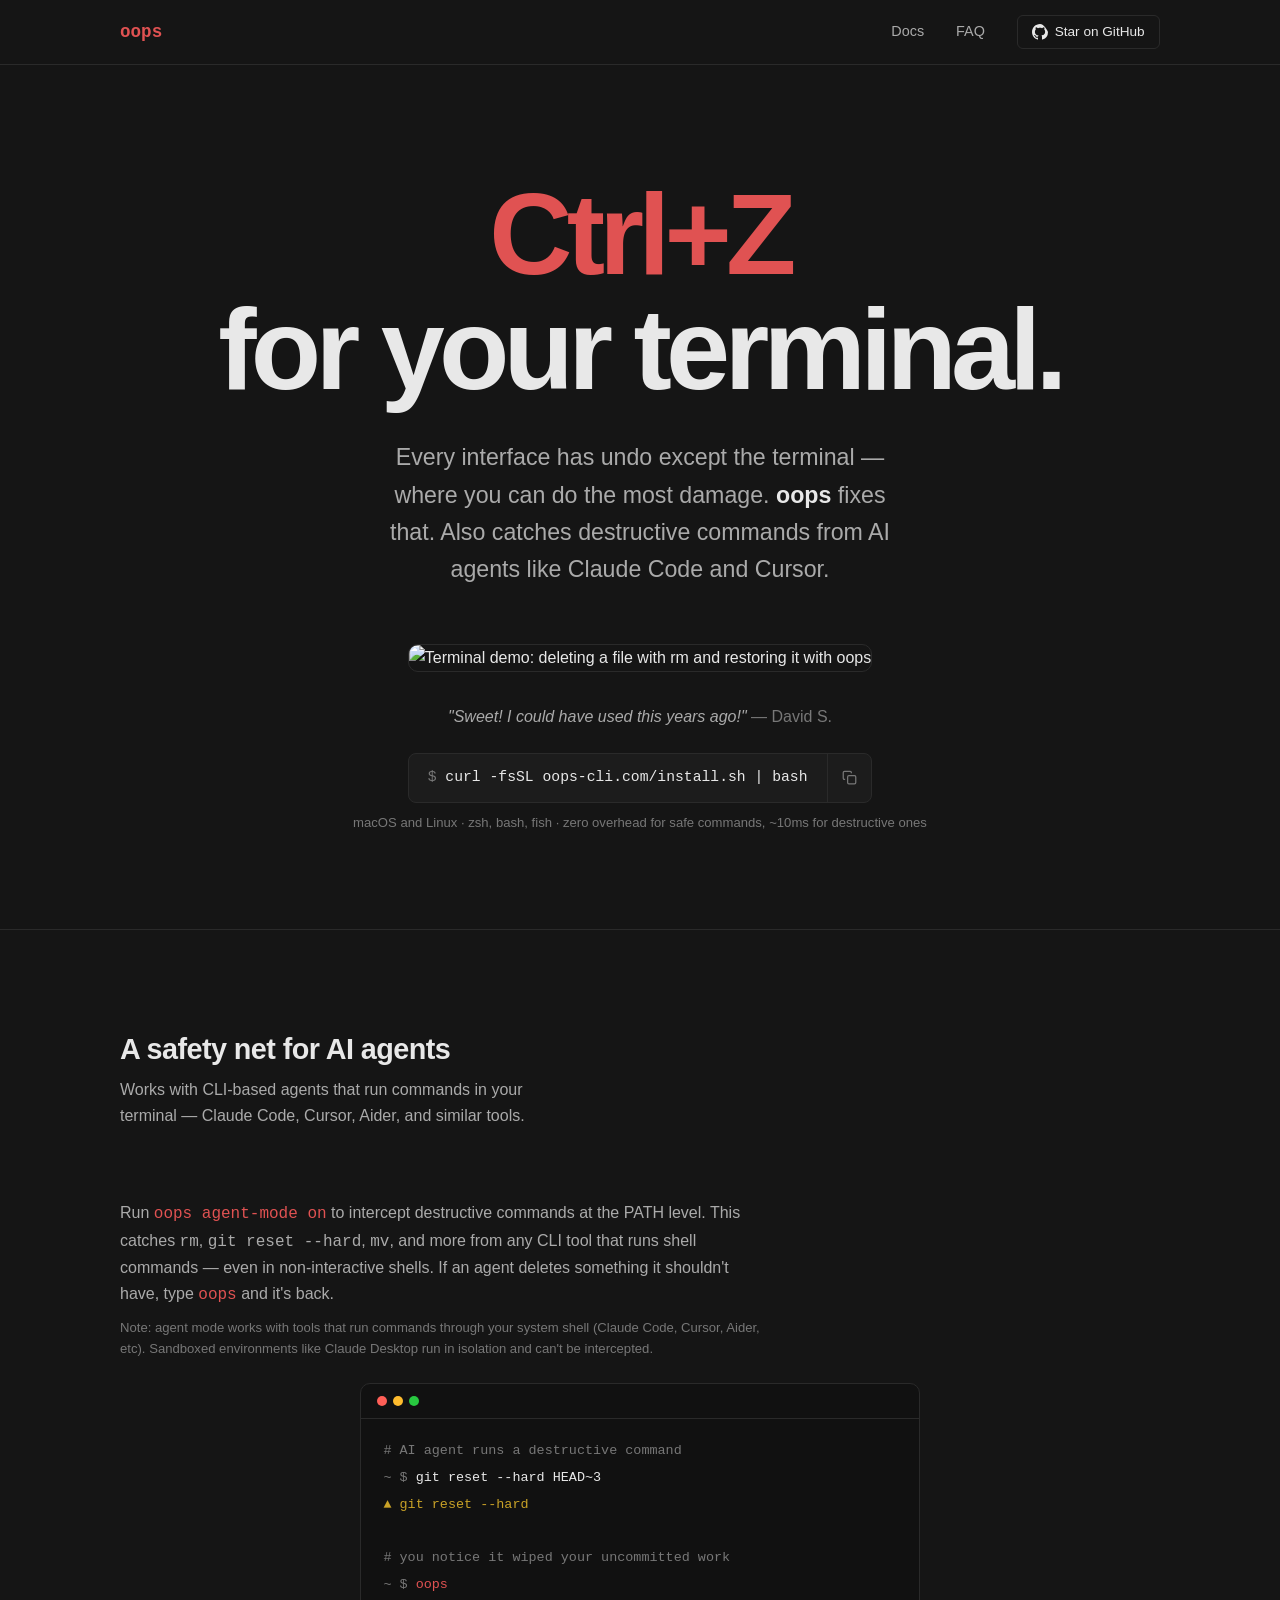
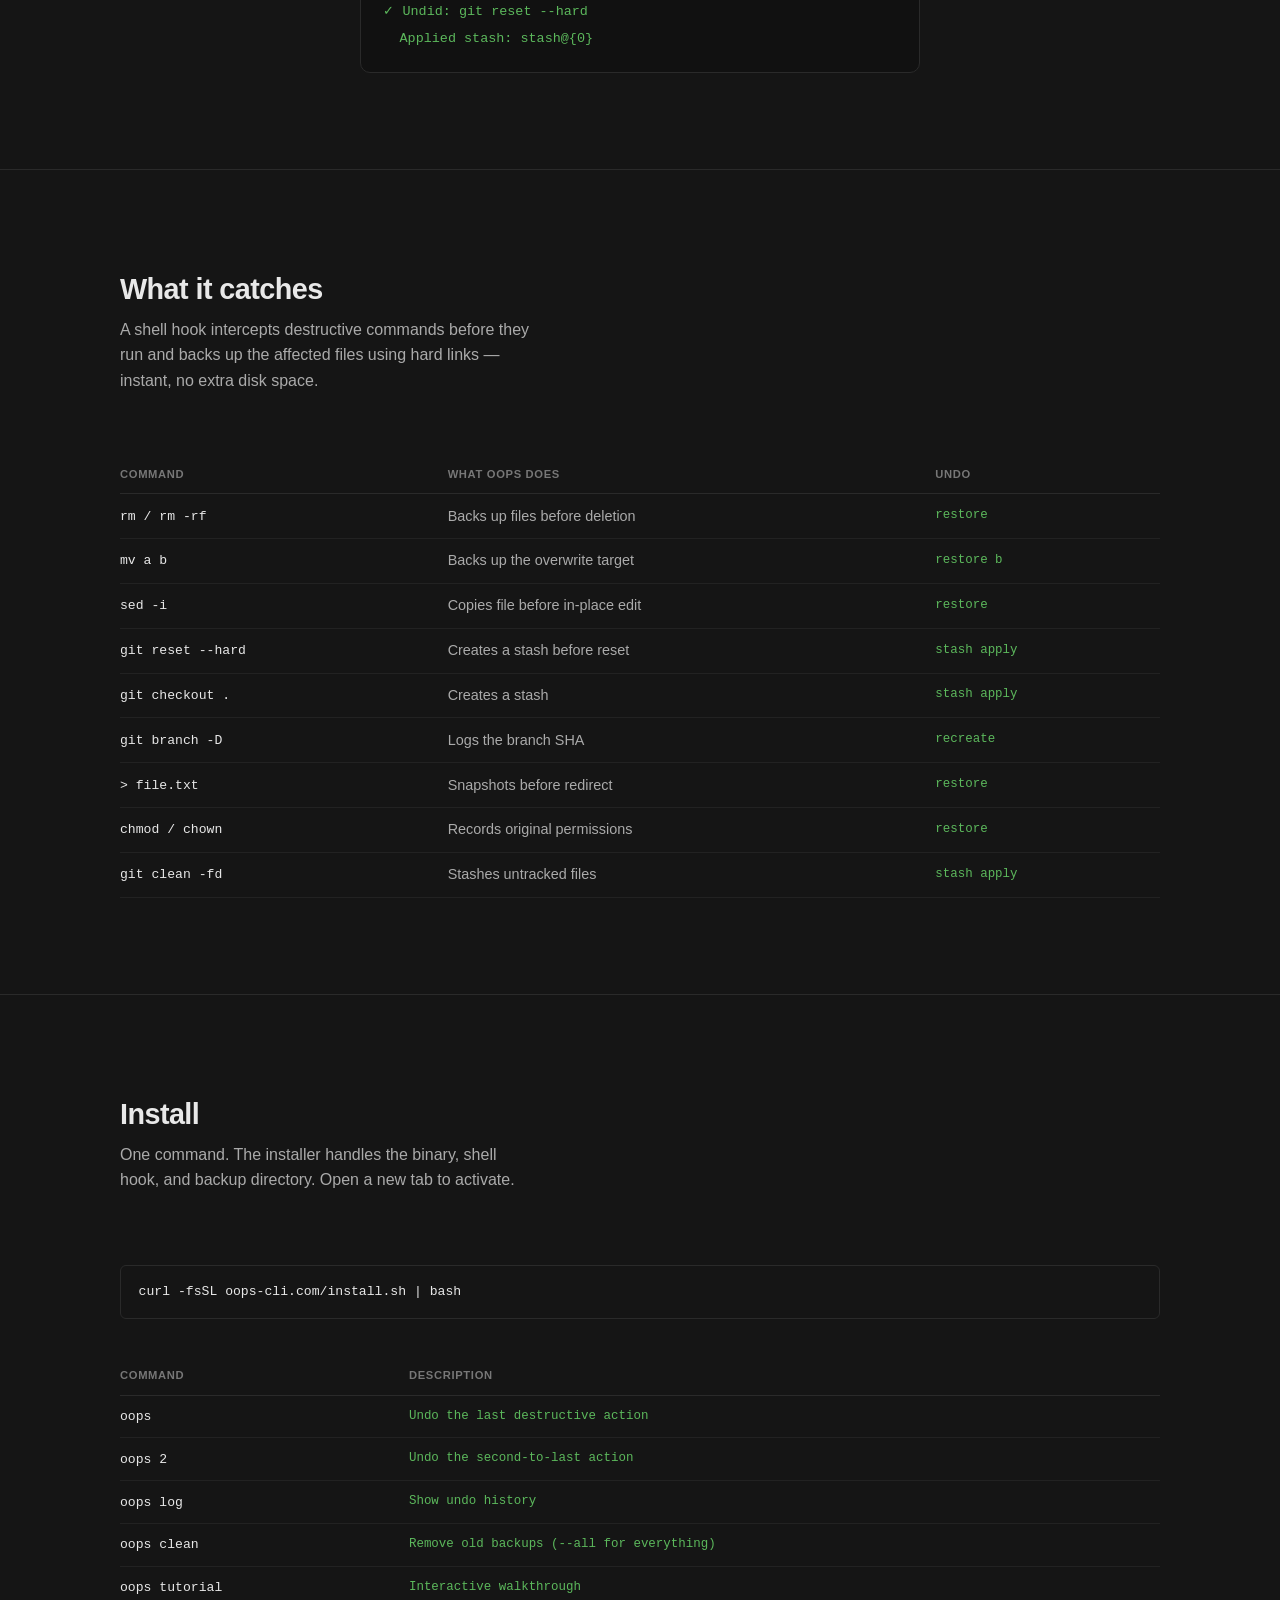
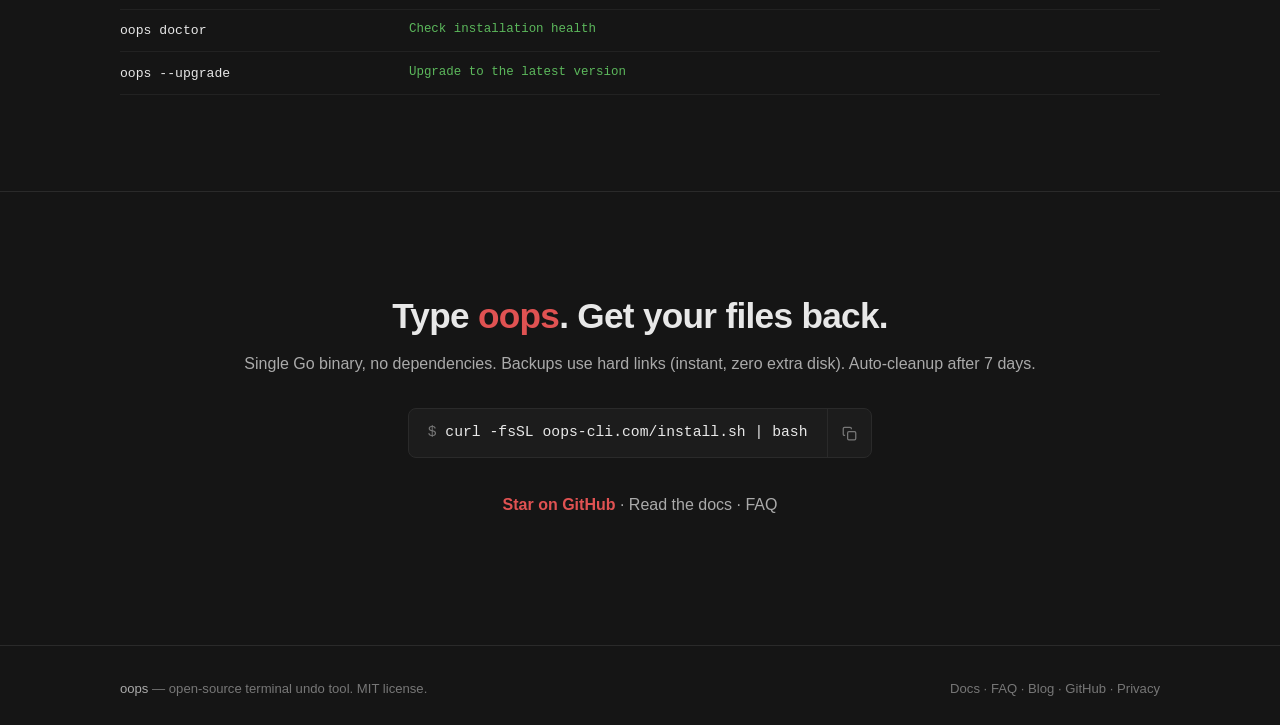
==== commit 14b4a3ef: "Add demo gif to homepage, replace static terminal block" ====
--- a/site/index.html
+++ b/site/index.html
@@ -96,19 +96,7 @@
     <h1><span class="accent">Ctrl+Z</span><br><span class="white">for your terminal.</span></h1>
     <p class="hero-sub">Every interface has undo except the terminal &mdash; where you can do the most damage. <strong>oops</strong> fixes that. Also catches destructive commands from AI agents like Claude Code and Cursor.</p>
 
-    <div class="term" role="img" aria-label="Terminal demonstration: rm -rf src, then typing oops to restore it">
-      <div class="term-bar">
-        <div class="term-dot"></div>
-        <div class="term-dot"></div>
-        <div class="term-dot"></div>
-      </div>
-      <pre><span class="tp">~ $</span> rm -rf src/
-<span class="tw">&#9650; rm -r ~/project/src</span>
-
-<span class="tp">~ $</span> <span class="tr">oops</span>
-<span class="tg">&#10003; Undid: rm -r ~/project/src</span>
-<span class="tg">&#8617; restored ~/project/src</span></pre>
-    </div>
+    <img src="/demo.gif" alt="Terminal demo: deleting a file with rm and restoring it with oops" style="max-width:560px;width:100%;border-radius:10px;border:1px solid var(--border);margin-top:1rem">
 
     <p style="color:var(--fg2);font-style:italic;margin-top:2rem">"Sweet! I could have used this years ago!" <span style="color:var(--fg3);font-style:normal">&mdash; David S.</span></p>
 
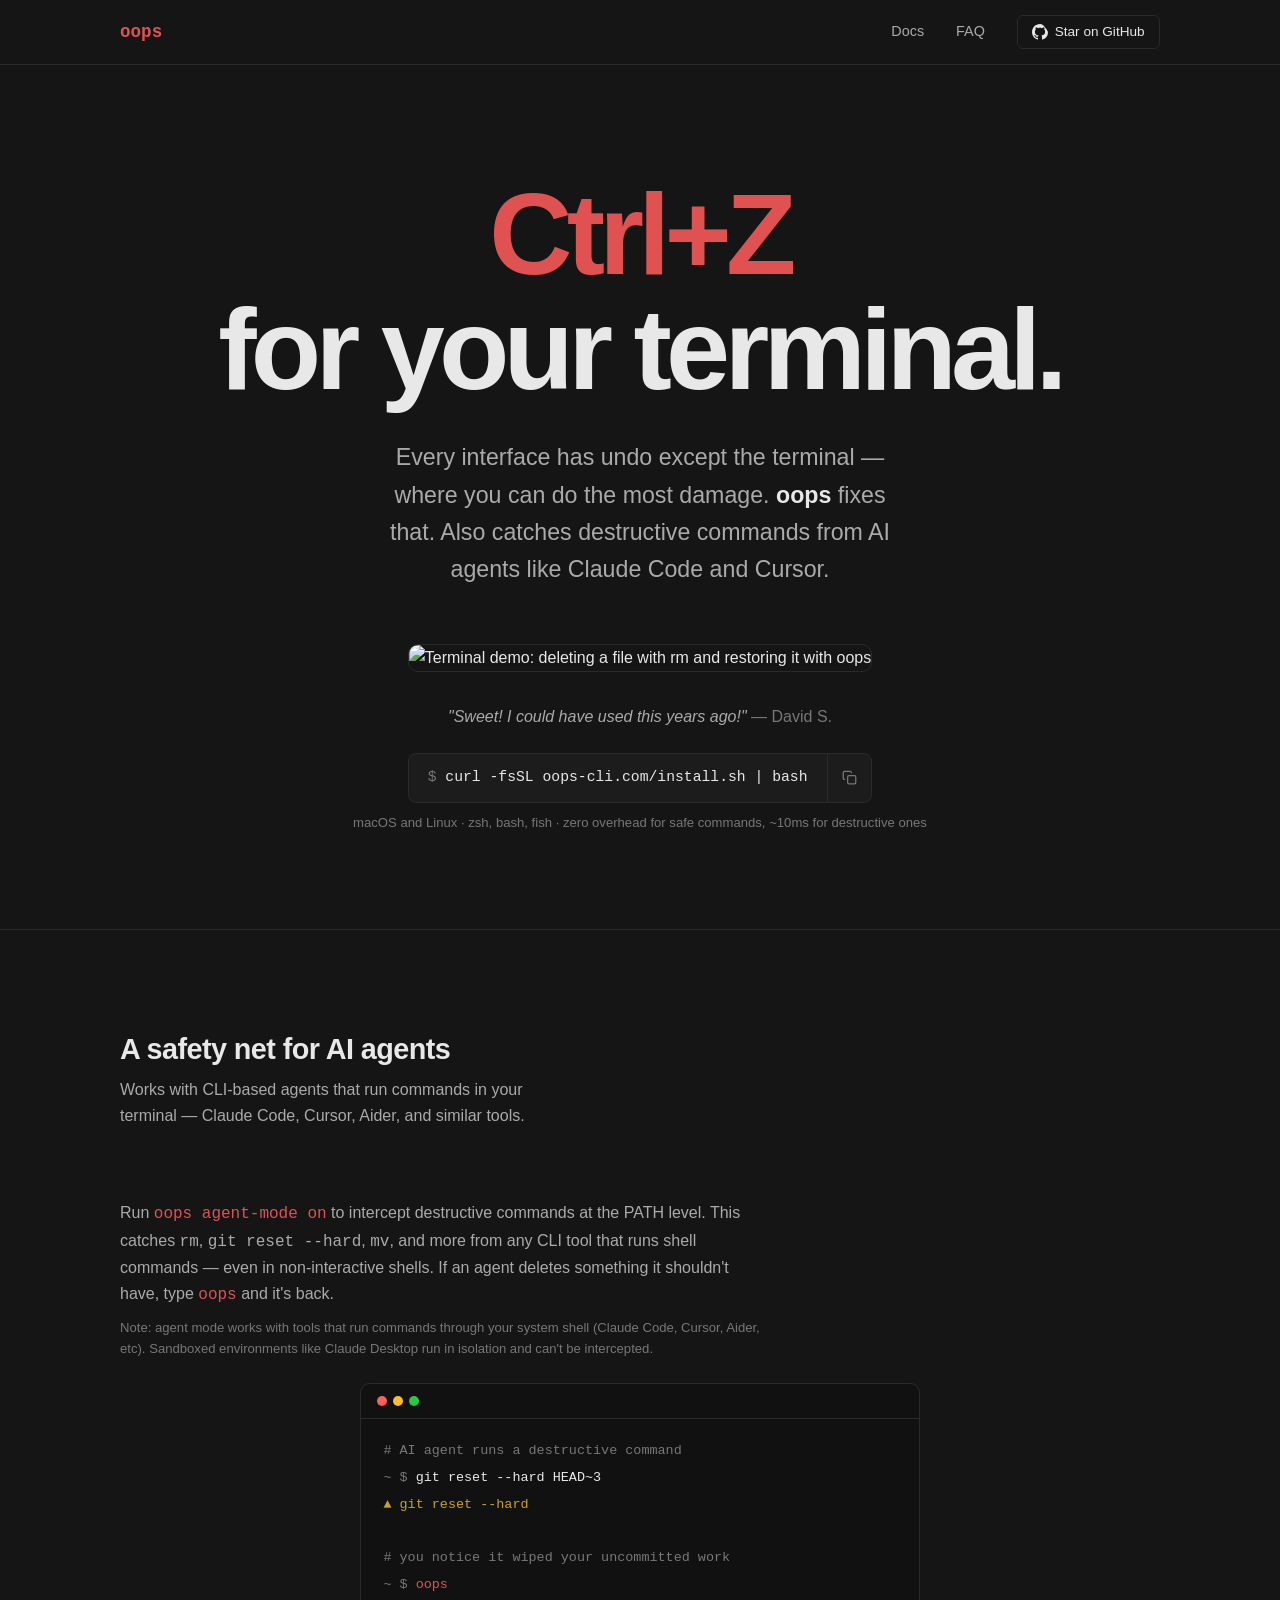
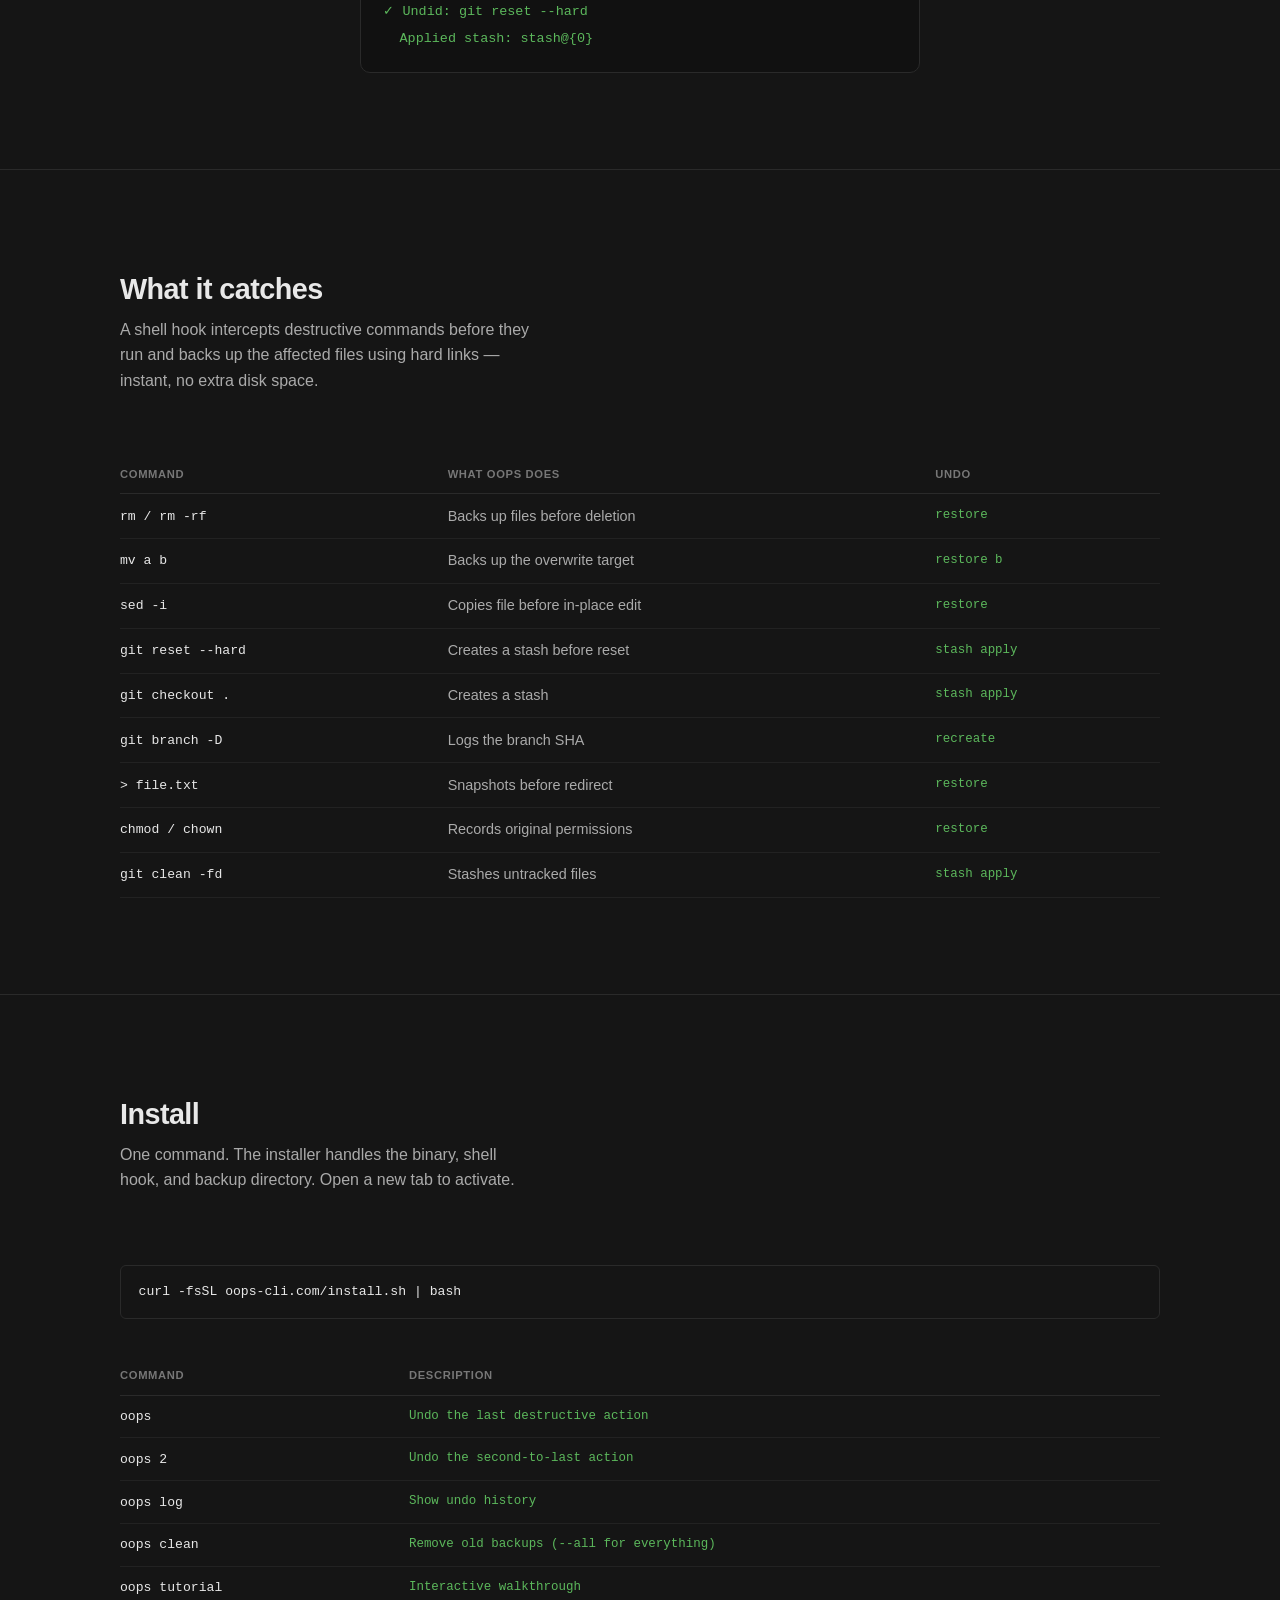
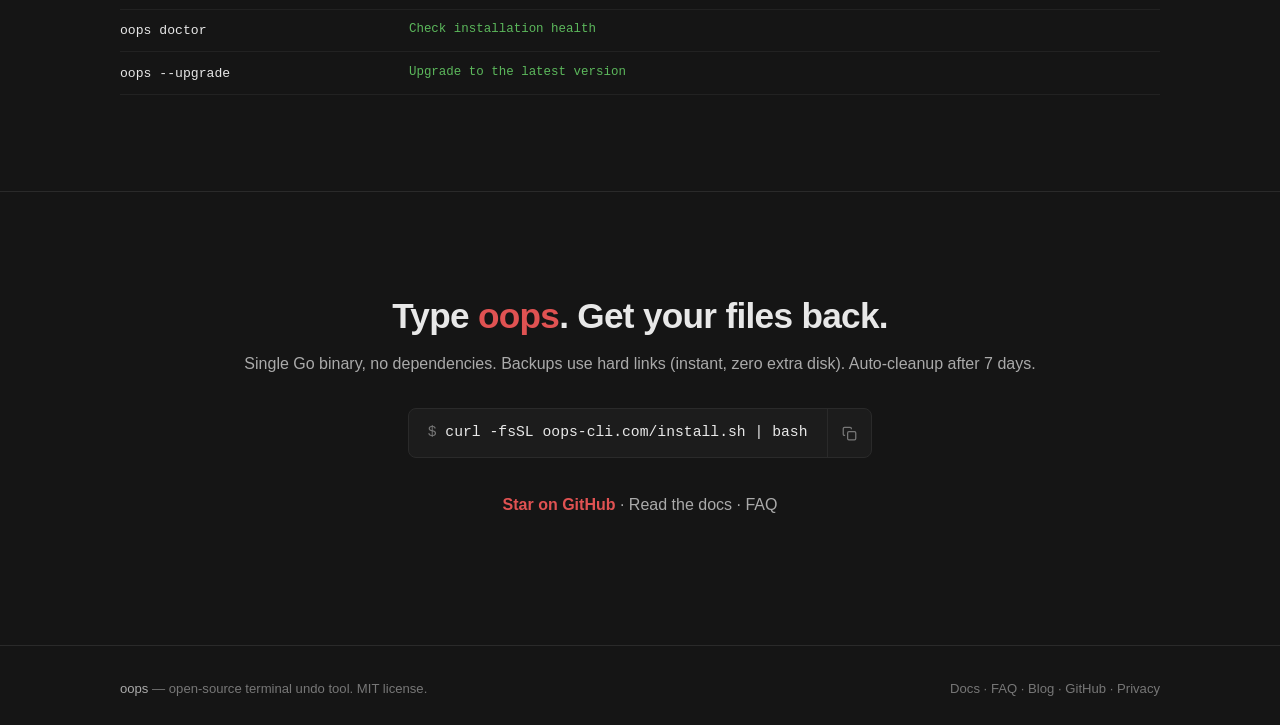
==== commit 19f64755: "v0.4.6" ====
--- a/site/index.html
+++ b/site/index.html
@@ -33,7 +33,7 @@
     "applicationCategory": "DeveloperApplication",
     "operatingSystem": "macOS, Linux",
     "offers": { "@type": "Offer", "price": "0", "priceCurrency": "USD" },
-    "softwareVersion": "0.4.5",
+    "softwareVersion": "0.4.6",
     "license": "https://opensource.org/licenses/MIT",
     "codeRepository": "https://github.com/gedaliahs/oops",
     "programmingLanguage": "Go"
@@ -83,7 +83,7 @@
       <a href="/docs">Docs</a>
       <a href="/faq">FAQ</a>
       <a href="https://github.com/gedaliahs/oops" class="nav-gh" aria-label="oops on GitHub">
-        <svg viewBox="0 0 16 16" aria-hidden="true"><path d="M8 0C3.58 0 0 3.58 0 8c0 3.54 2.29 6.53 5.47 7.59.4.07.55-.17.55-.38 0-.19-.01-.82-.01-1.49-2.01.37-2.53-.49-2.69-.94-.09-.23-.48-.94-.82-1.13-.28-.15-.68-.52-.01-.53.63-.01 1.08.58 1.23.82.72 1.21 1.87.87 2.33.66.07-.52.28-.87.51-1.07-1.78-.2-3.64-.89-3.64-3.95 0-.87.31-1.59.82-2.15-.08-.2-.36-1.02.08-2.12 0 0 .67-.21 2.2.82.64-.18 1.32-.27 2-.27.68 0 1.36.09 2 .27 1.53-1.04 2.2-.82 2.2-.82.44 1.1.16 1.92.08 2.12.51.56.82 1.27.82 2.15 0 3.07-1.87 3.75-3.65 3.95.29.25.54.73.54 1.48 0 1.07-.01 1.93-.01 2.2 0 .21.15.46.55.38A8.013 8.013 0 0016 8c0.4.52-3.58-8-8-8z"/></svg>
+        <svg viewBox="0 0 16 16" aria-hidden="true"><path d="M8 0C3.58 0 0 3.58 0 8c0 3.54 2.29 6.53 5.47 7.59.4.07.55-.17.55-.38 0-.19-.01-.82-.01-1.49-2.01.37-2.53-.49-2.69-.94-.09-.23-.48-.94-.82-1.13-.28-.15-.68-.52-.01-.53.63-.01 1.08.58 1.23.82.72 1.21 1.87.87 2.33.66.07-.52.28-.87.51-1.07-1.78-.2-3.64-.89-3.64-3.95 0-.87.31-1.59.82-2.15-.08-.2-.36-1.02.08-2.12 0 0 .67-.21 2.2.82.64-.18 1.32-.27 2-.27.68 0 1.36.09 2 .27 1.53-1.04 2.2-.82 2.2-.82.44 1.1.16 1.92.08 2.12.51.56.82 1.27.82 2.15 0 3.07-1.87 3.75-3.65 3.95.29.25.54.73.54 1.48 0 1.07-.01 1.93-.01 2.2 0 .21.15.46.55.38A8.013 8.013 0 0016 8c0.4.62-3.58-8-8-8z"/></svg>
         Star on GitHub
       </a>
     </div>
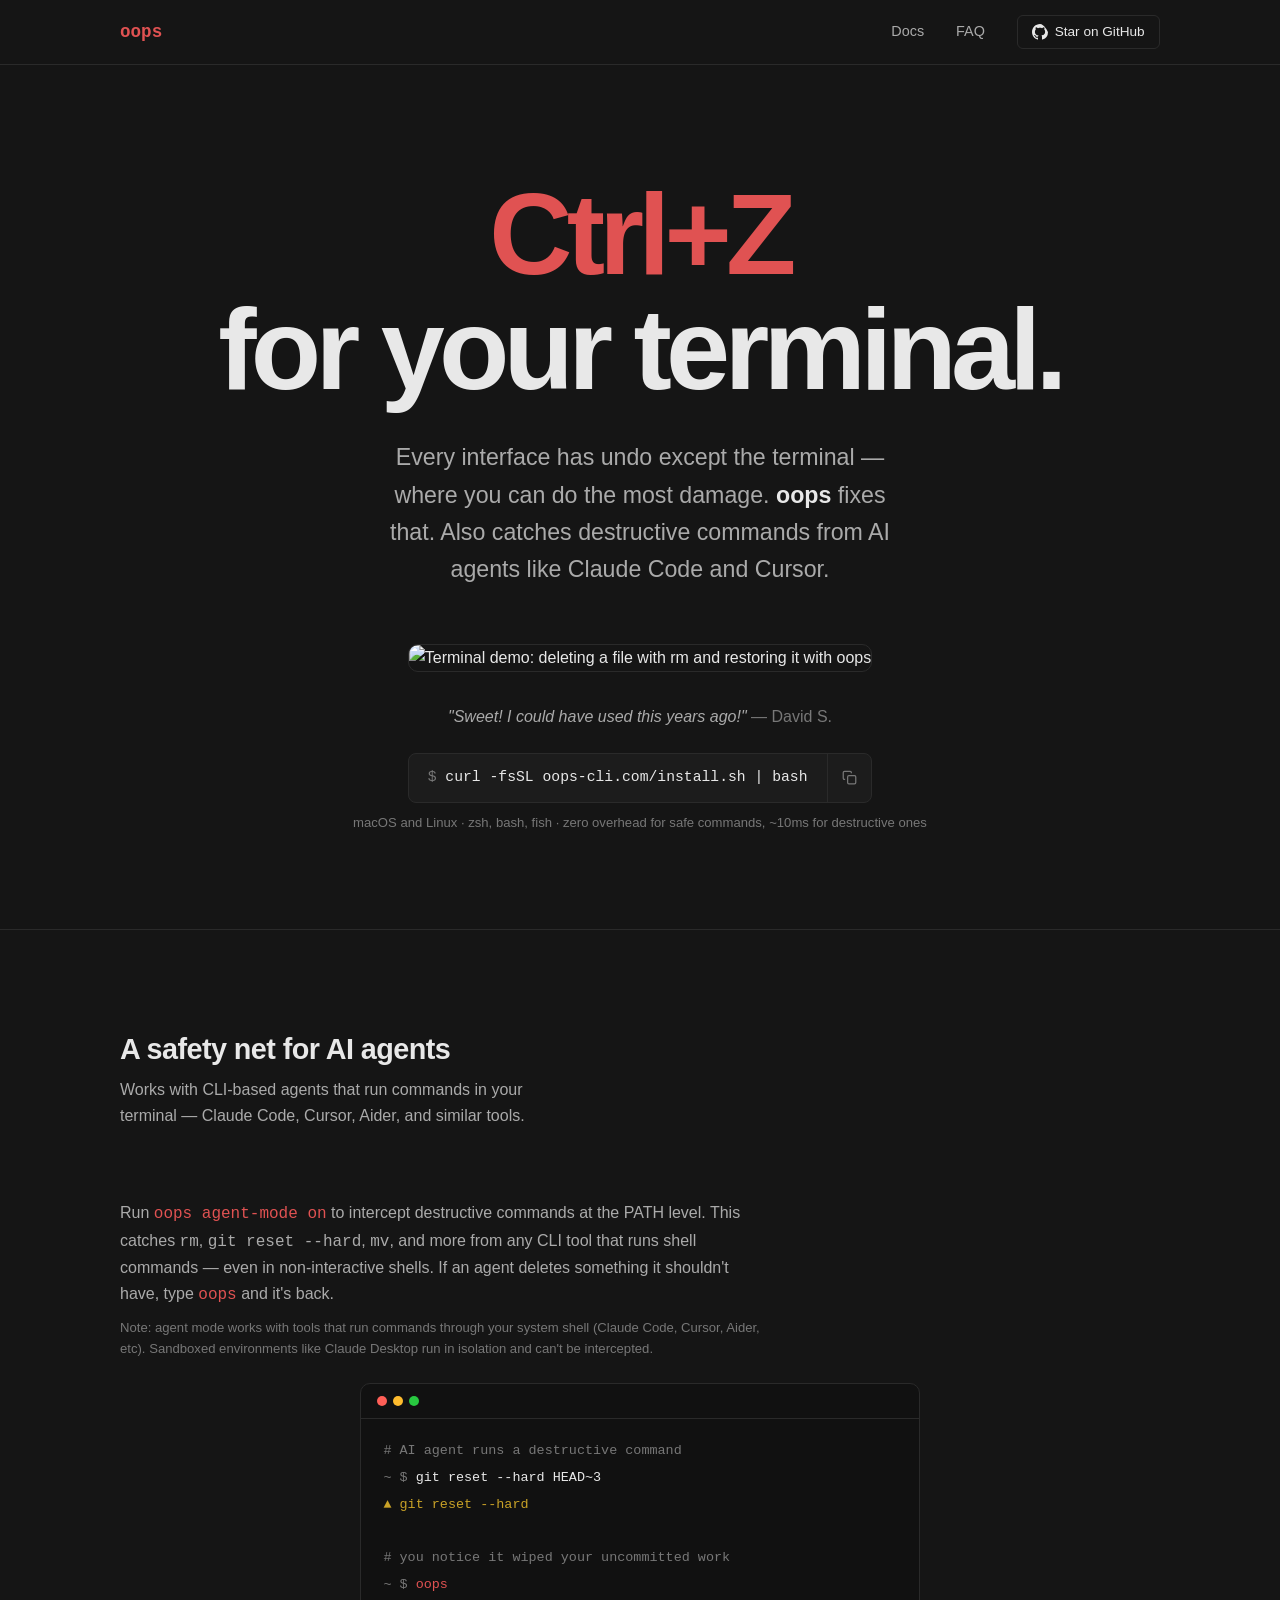
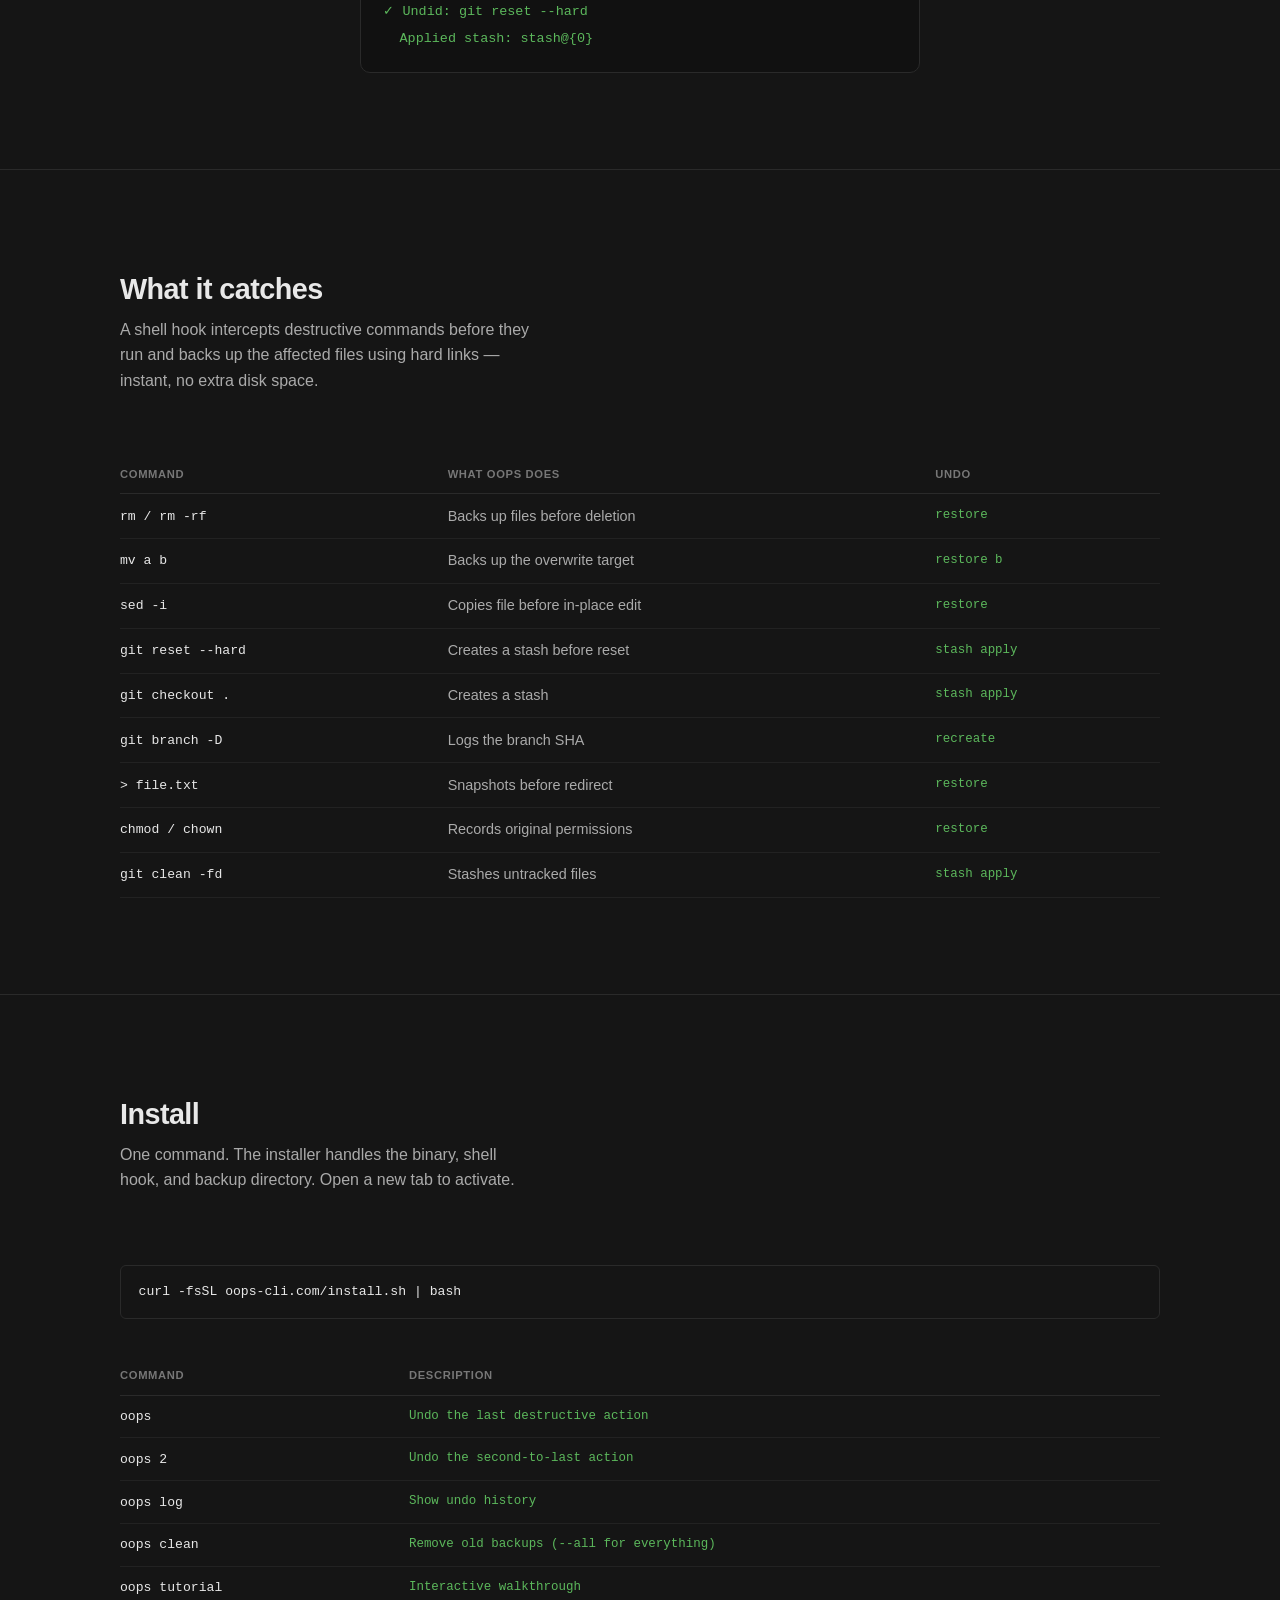
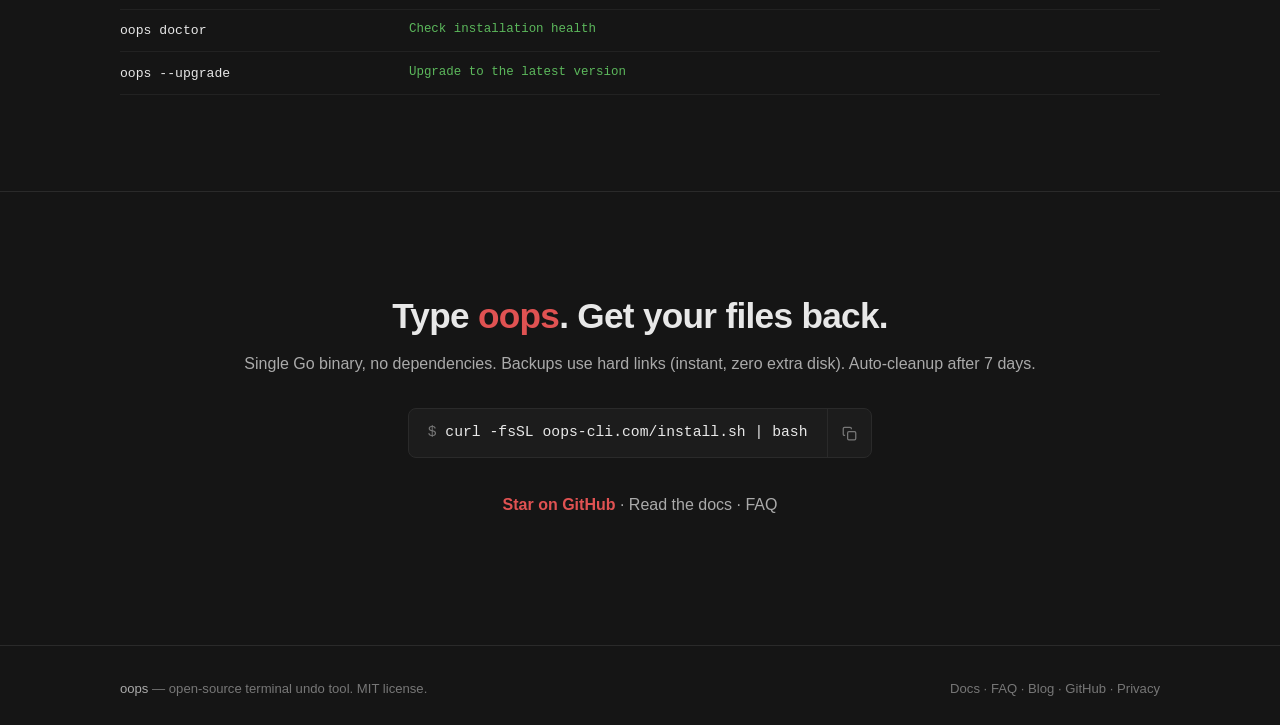
==== commit 37b4212d: "v0.4.7" ====
--- a/site/index.html
+++ b/site/index.html
@@ -33,7 +33,7 @@
     "applicationCategory": "DeveloperApplication",
     "operatingSystem": "macOS, Linux",
     "offers": { "@type": "Offer", "price": "0", "priceCurrency": "USD" },
-    "softwareVersion": "0.4.6",
+    "softwareVersion": "0.4.7",
     "license": "https://opensource.org/licenses/MIT",
     "codeRepository": "https://github.com/gedaliahs/oops",
     "programmingLanguage": "Go"
@@ -83,7 +83,7 @@
       <a href="/docs">Docs</a>
       <a href="/faq">FAQ</a>
       <a href="https://github.com/gedaliahs/oops" class="nav-gh" aria-label="oops on GitHub">
-        <svg viewBox="0 0 16 16" aria-hidden="true"><path d="M8 0C3.58 0 0 3.58 0 8c0 3.54 2.29 6.53 5.47 7.59.4.07.55-.17.55-.38 0-.19-.01-.82-.01-1.49-2.01.37-2.53-.49-2.69-.94-.09-.23-.48-.94-.82-1.13-.28-.15-.68-.52-.01-.53.63-.01 1.08.58 1.23.82.72 1.21 1.87.87 2.33.66.07-.52.28-.87.51-1.07-1.78-.2-3.64-.89-3.64-3.95 0-.87.31-1.59.82-2.15-.08-.2-.36-1.02.08-2.12 0 0 .67-.21 2.2.82.64-.18 1.32-.27 2-.27.68 0 1.36.09 2 .27 1.53-1.04 2.2-.82 2.2-.82.44 1.1.16 1.92.08 2.12.51.56.82 1.27.82 2.15 0 3.07-1.87 3.75-3.65 3.95.29.25.54.73.54 1.48 0 1.07-.01 1.93-.01 2.2 0 .21.15.46.55.38A8.013 8.013 0 0016 8c0.4.62-3.58-8-8-8z"/></svg>
+        <svg viewBox="0 0 16 16" aria-hidden="true"><path d="M8 0C3.58 0 0 3.58 0 8c0 3.54 2.29 6.53 5.47 7.59.4.07.55-.17.55-.38 0-.19-.01-.82-.01-1.49-2.01.37-2.53-.49-2.69-.94-.09-.23-.48-.94-.82-1.13-.28-.15-.68-.52-.01-.53.63-.01 1.08.58 1.23.82.72 1.21 1.87.87 2.33.66.07-.52.28-.87.51-1.07-1.78-.2-3.64-.89-3.64-3.95 0-.87.31-1.59.82-2.15-.08-.2-.36-1.02.08-2.12 0 0 .67-.21 2.2.82.64-.18 1.32-.27 2-.27.68 0 1.36.09 2 .27 1.53-1.04 2.2-.82 2.2-.82.44 1.1.16 1.92.08 2.12.51.56.82 1.27.82 2.15 0 3.07-1.87 3.75-3.65 3.95.29.25.54.73.54 1.48 0 1.07-.01 1.93-.01 2.2 0 .21.15.46.55.38A8.013 8.013 0 0016 8c0.4.72-3.58-8-8-8z"/></svg>
         Star on GitHub
       </a>
     </div>
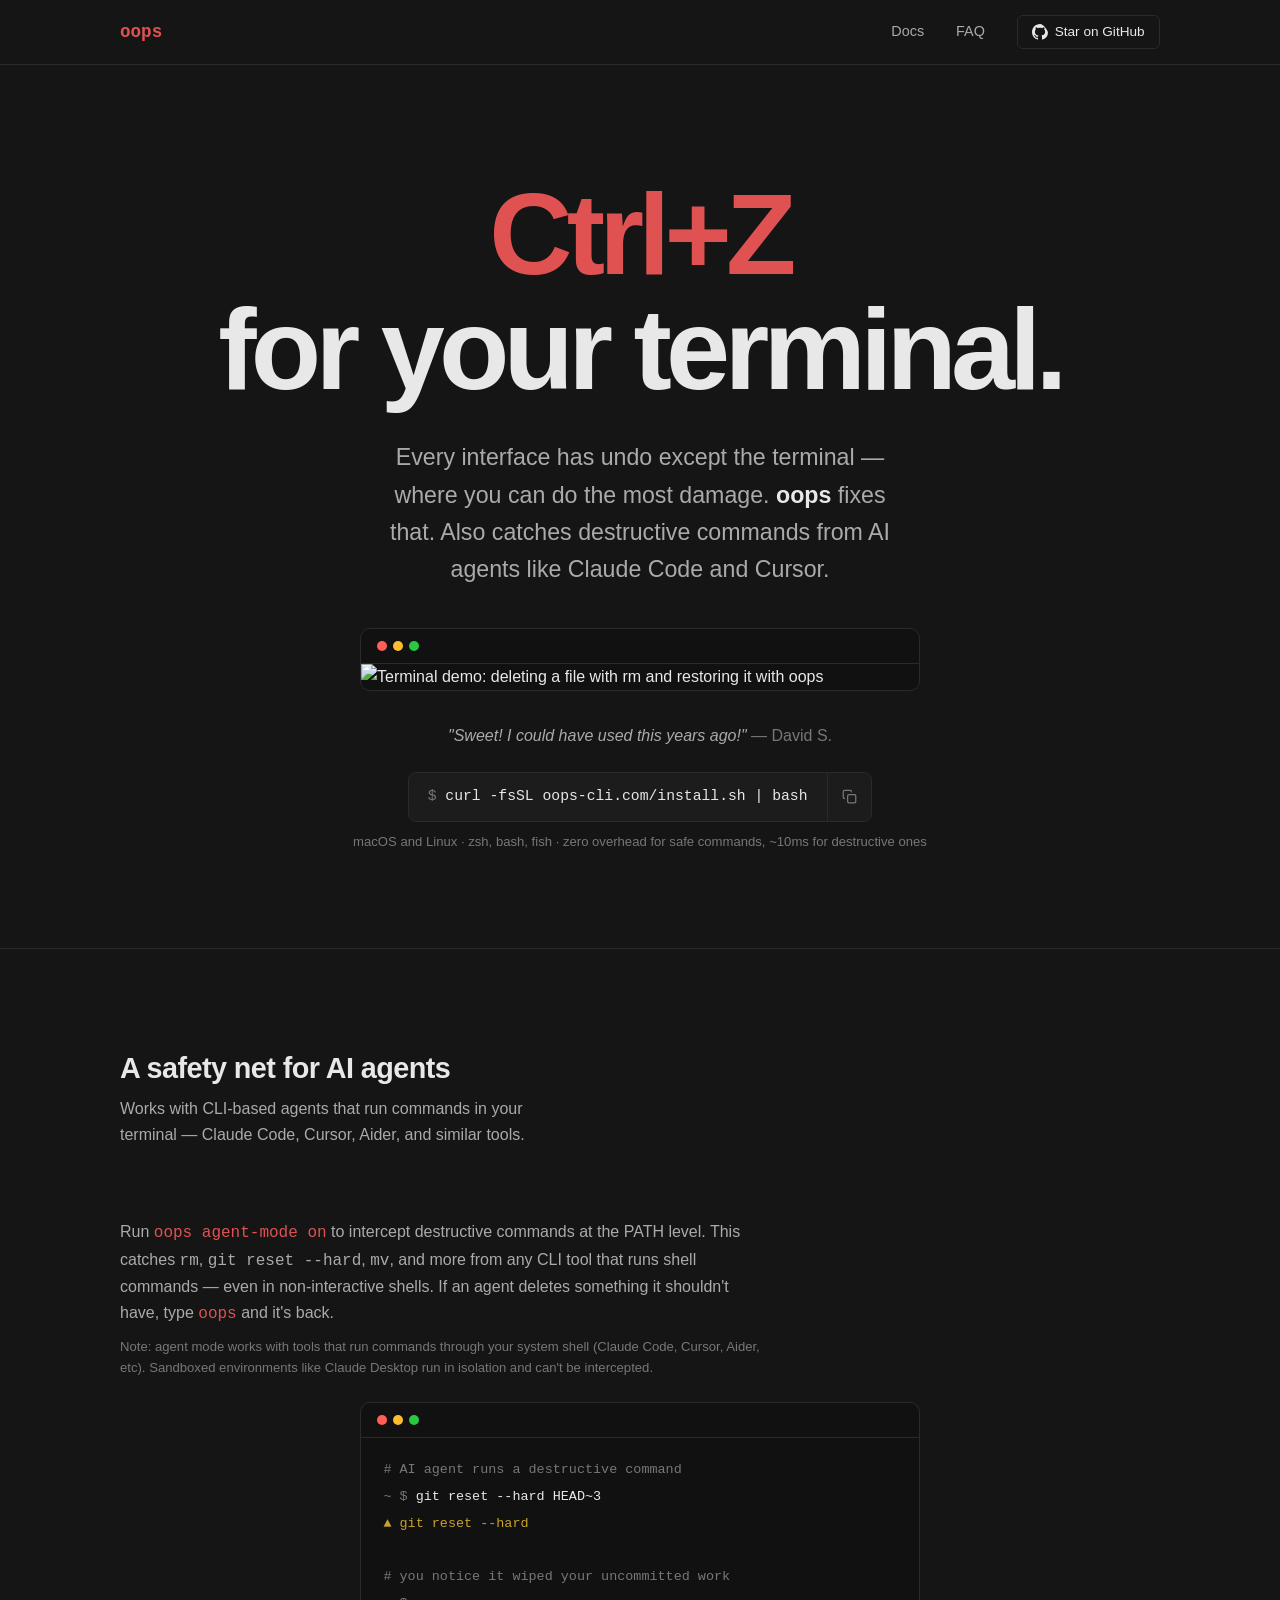
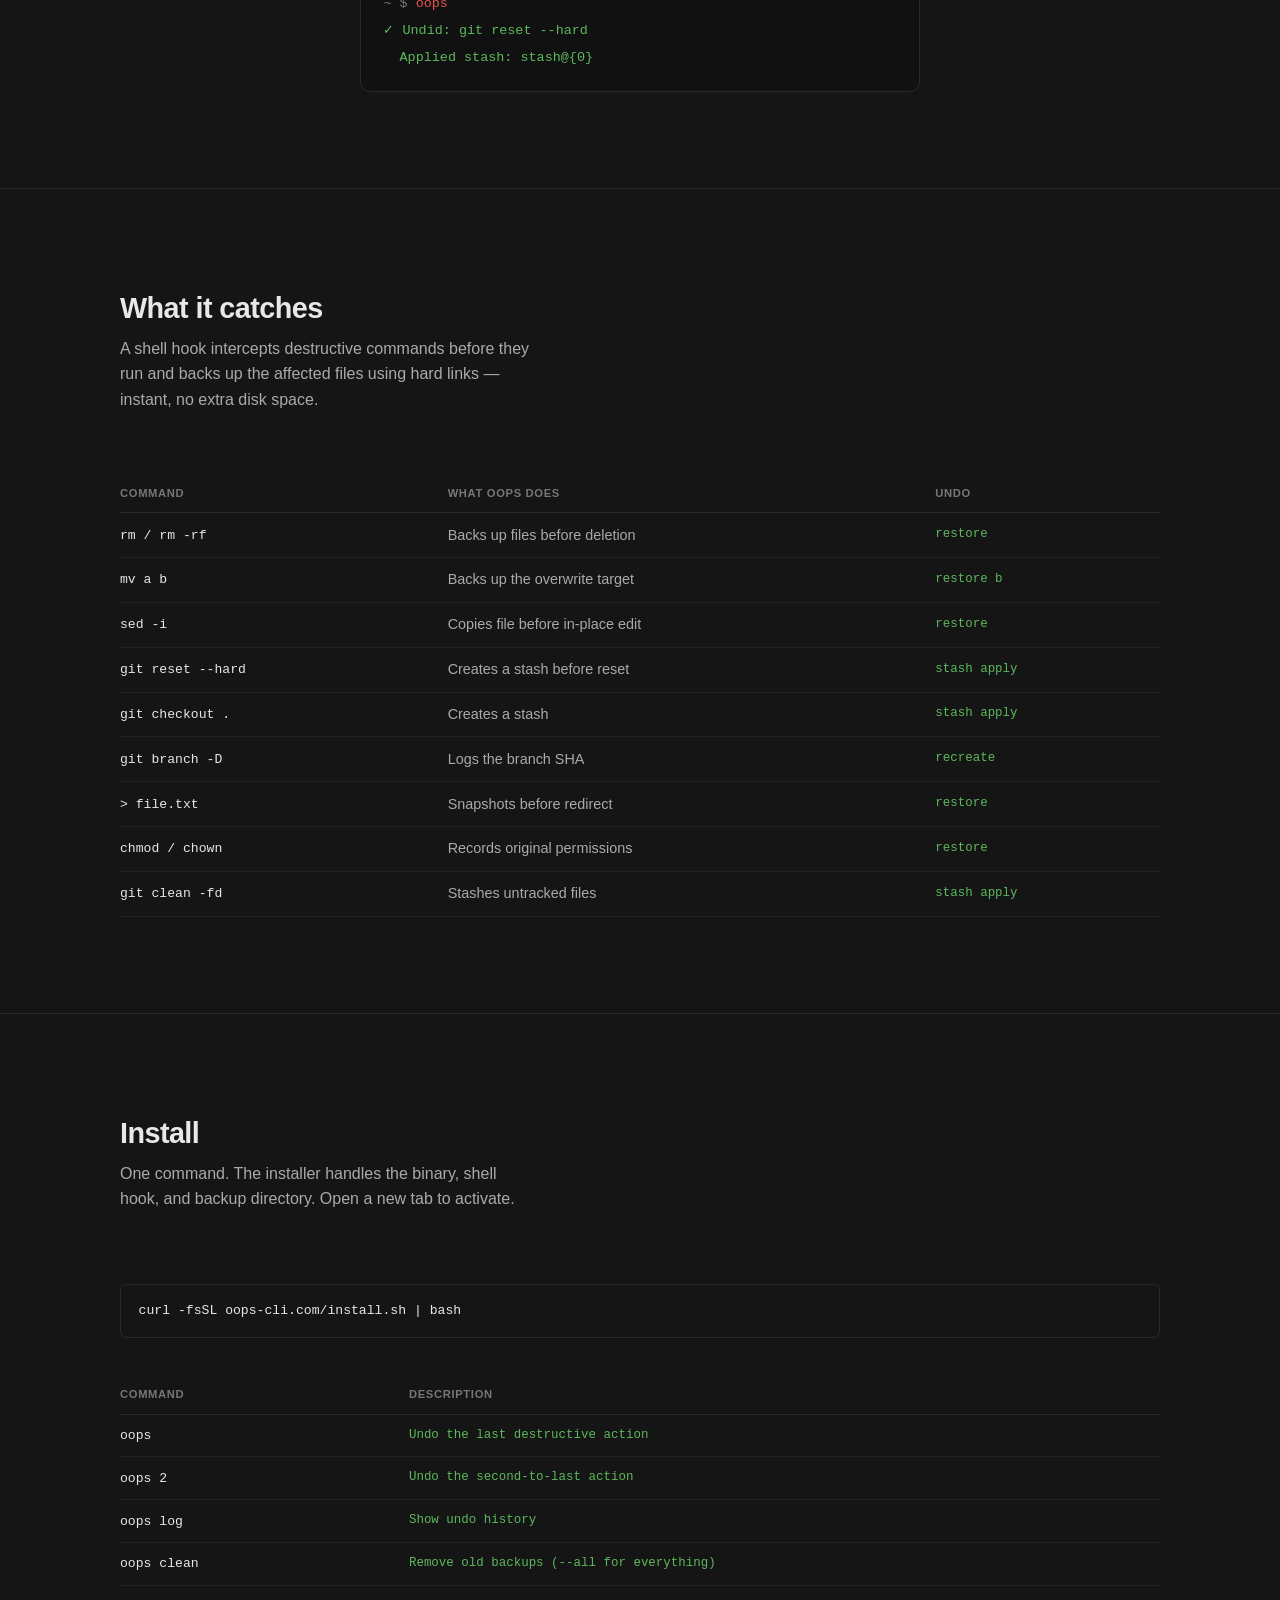
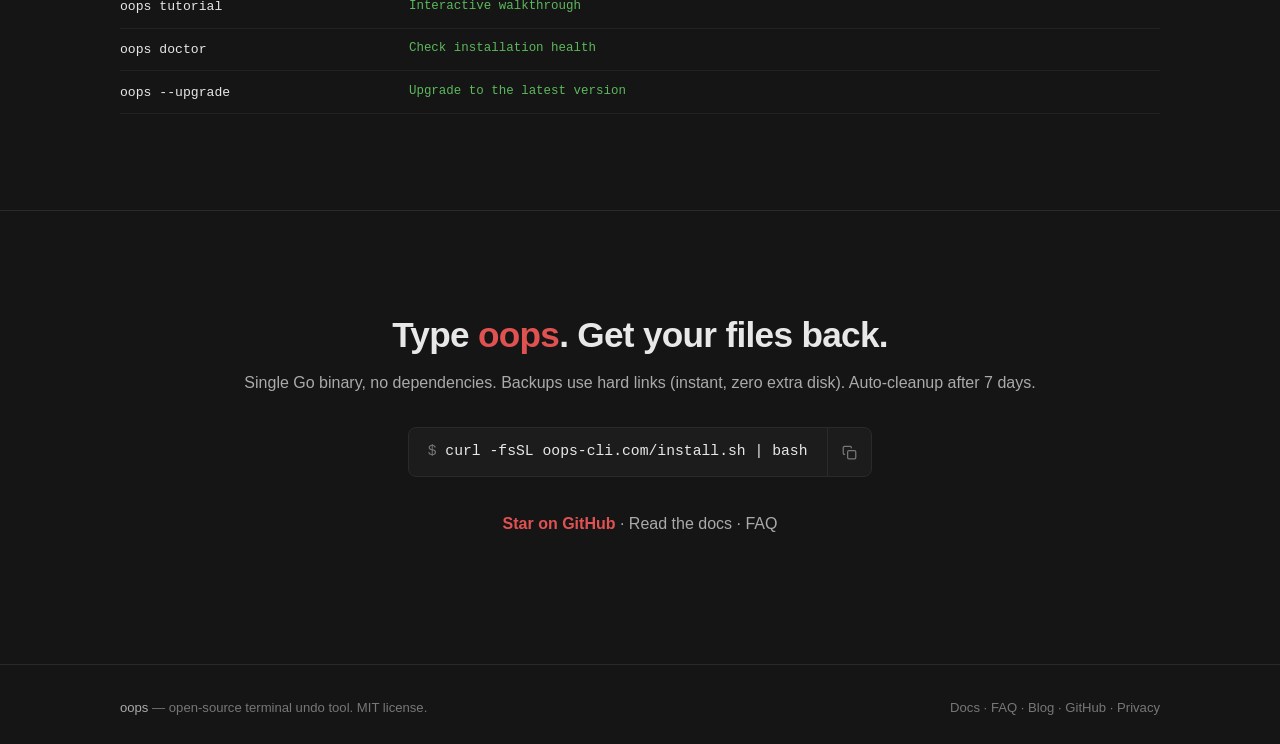
==== commit d055cdca: "Add mac window frame around demo gif" ====
--- a/site/index.html
+++ b/site/index.html
@@ -96,7 +96,14 @@
     <h1><span class="accent">Ctrl+Z</span><br><span class="white">for your terminal.</span></h1>
     <p class="hero-sub">Every interface has undo except the terminal &mdash; where you can do the most damage. <strong>oops</strong> fixes that. Also catches destructive commands from AI agents like Claude Code and Cursor.</p>
 
-    <img src="/demo.gif" alt="Terminal demo: deleting a file with rm and restoring it with oops" style="max-width:560px;width:100%;border-radius:10px;border:1px solid var(--border);margin-top:1rem">
+    <div class="term" style="max-width:560px;margin-top:1rem;padding:0;overflow:hidden">
+      <div class="term-bar">
+        <div class="term-dot"></div>
+        <div class="term-dot"></div>
+        <div class="term-dot"></div>
+      </div>
+      <img src="/demo.gif" alt="Terminal demo: deleting a file with rm and restoring it with oops" style="width:100%;display:block">
+    </div>
 
     <p style="color:var(--fg2);font-style:italic;margin-top:2rem">"Sweet! I could have used this years ago!" <span style="color:var(--fg3);font-style:normal">&mdash; David S.</span></p>
 
